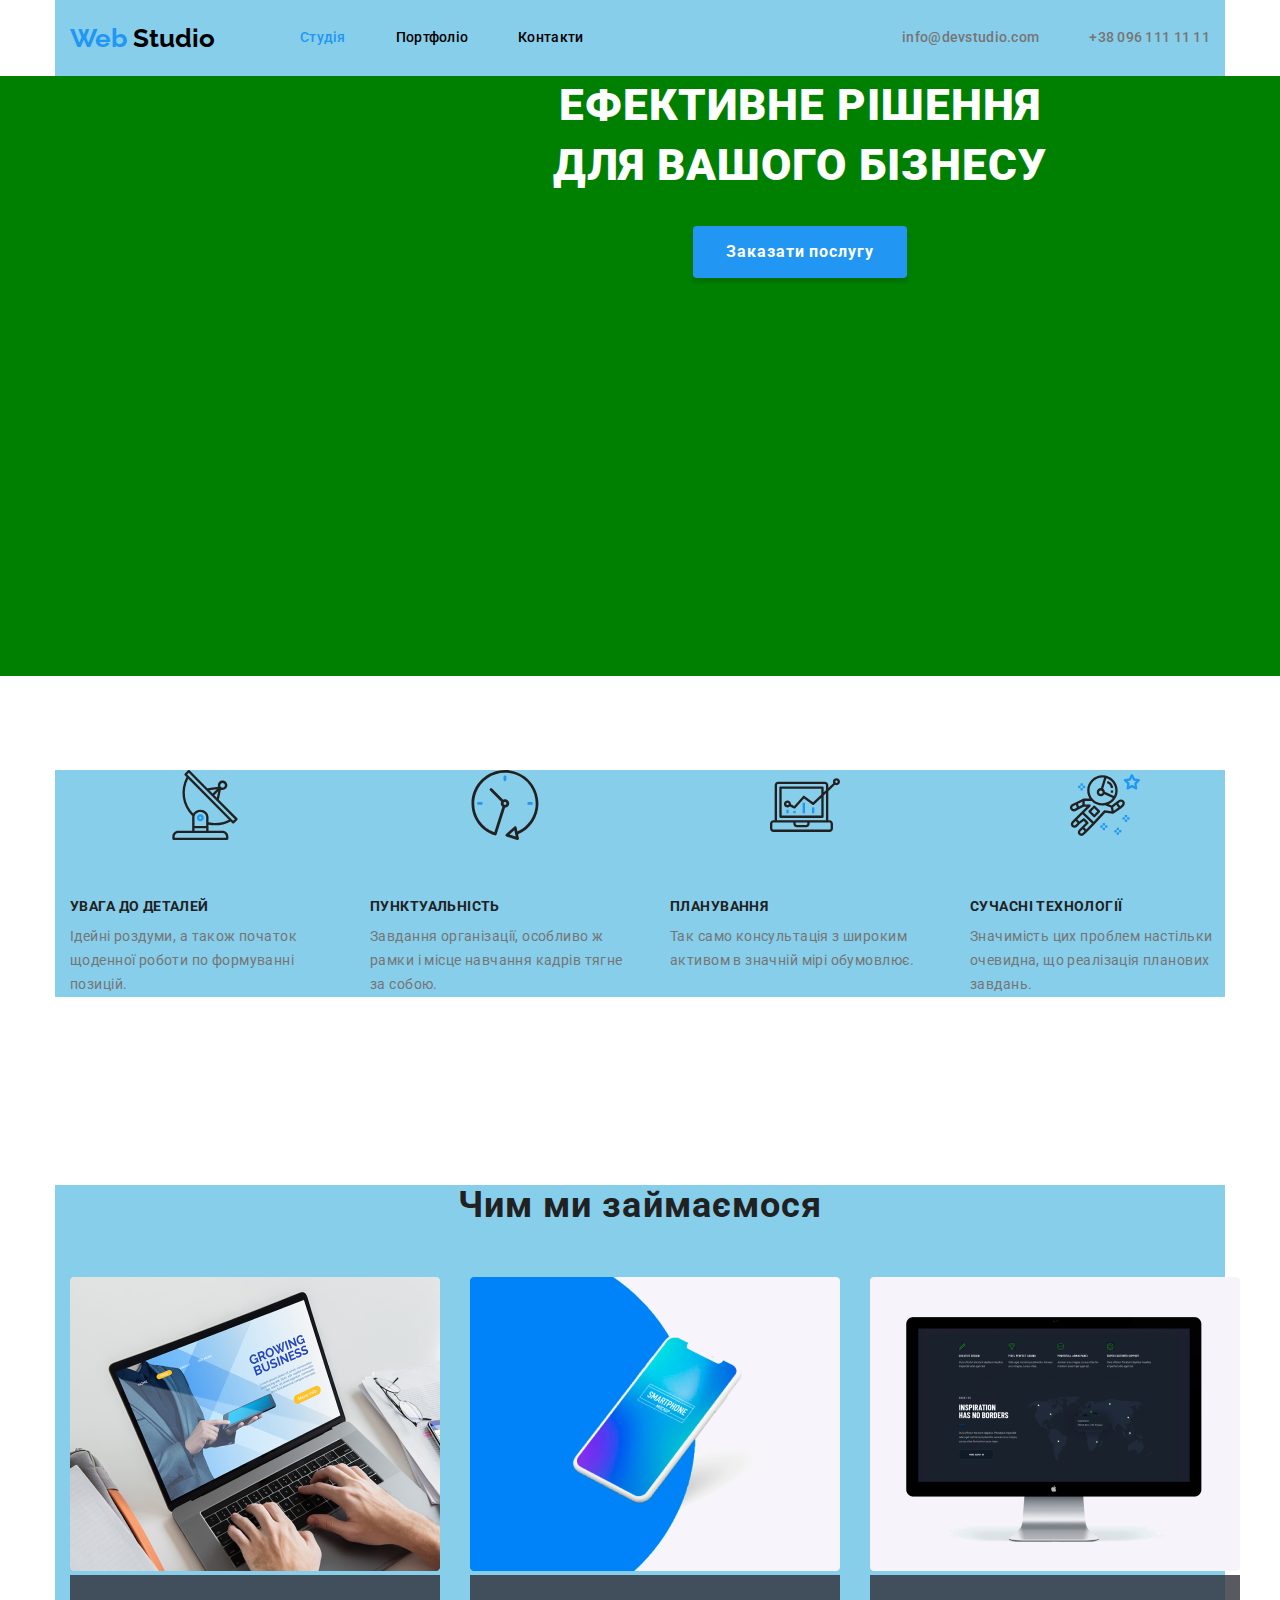
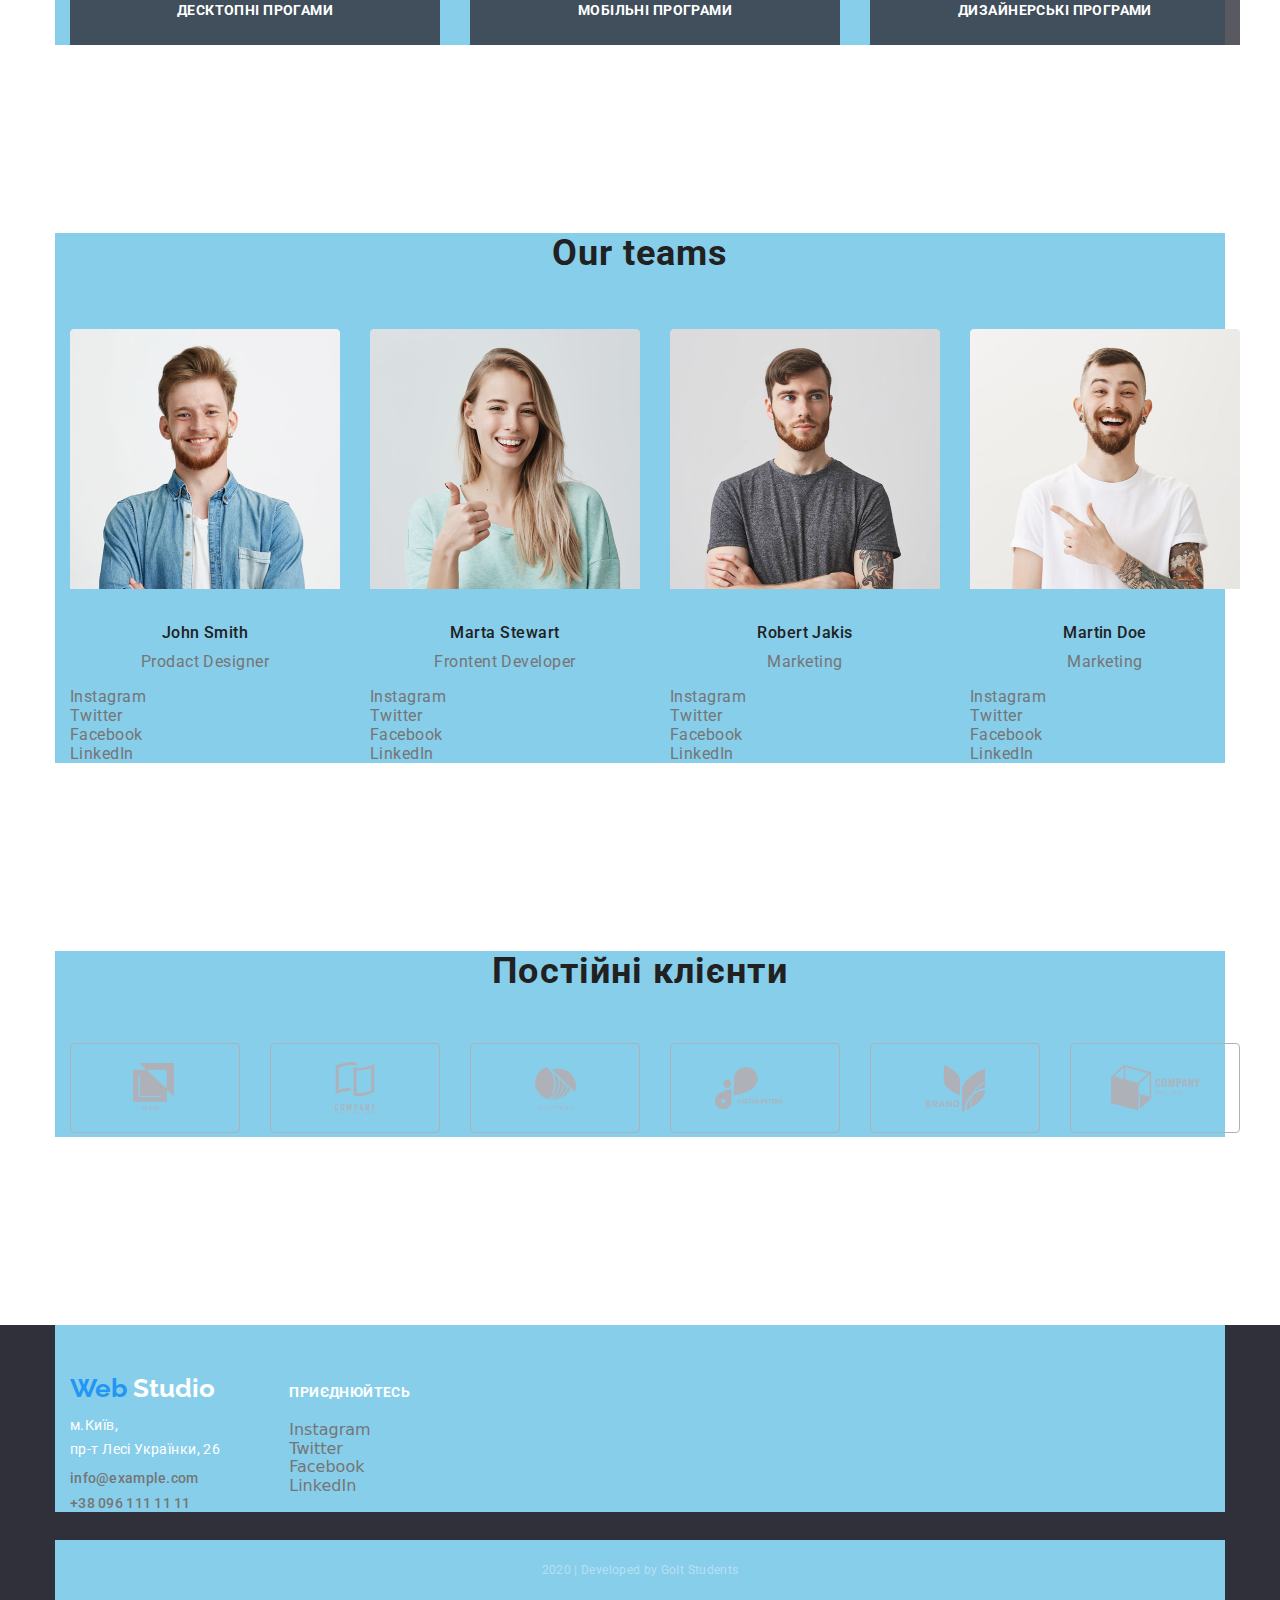
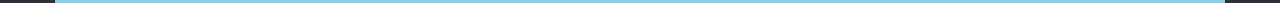
==== index.html @ 3656f95c "change 1" ====
<!DOCTYPE html>
<html lang="ru">

<head>
  <meta charset="UTF-8">
  <meta name="viewport" content="width=device-width, initial-scale=1.0">
  <title>GoIt-Markup-HW-3</title>
  <link rel="stylesheet" href="https://fonts.googleapis.com/css2?family=Raleway:wght@700&family=Roboto:wght@400;500;700;900&display=swap">
  <link rel="stylesheet" href="https://cdnjs.cloudflare.com/ajax/libs/modern-normalize/0.6.0/modern-normalize.min.css">
  <link rel="stylesheet" href="./css/styles.css">
</head>

<body>

  <header class="background-page">
<!---------------------------------- navigation ---------------------------------------->

<div class="container">
    <nav class="flex-nav">

<!------------------------------------- logo ------------------------------------------->
        <a href="./index.html" class="logo">
          <span class="accent"> Web </span>
          <span> Studio </span>
        </a>

<!-- -----------------------------------end logo------------------------------------- -->

<!---------------------------------- main navigation ----------------------------------->
      
        <ul class="ul-style site-nav flex-navigator">
          <li class="flex-link"><a class=" link current" href="index.html"> Студія </a></li>
          <li class="flex-link"><a class=" link" href="portfolio.html"> Портфоліо </a></li>
          <li class="flex-link"><a class=" link" href=""> Контакти </a></li>
        </ul>

<!--------------------------------end main navigation---------------------------------  -->

<!---------------------------- address mail and phone ------------------------------------>
          <address class="for-margin">
            <ul class="ul-style address flex-address">
              <li class="link"><a href="mailto:info@devstudio.com"> 
                info@devstudio.com</a></li>
              <li class="link"><a href="tel:+38096111111">
                +38 096 111 11 11</a></li>
            </ul>
          </address>
<!-------------------------en----d address mail and phone----------------------------  -->
    </nav>
  </div>
<!-----------------------------------------end navigation----------------------------  -->
  </header>
<!---------------------------------------end header------------------------------  -->


<!--main section  -->

<main>
          <!-- banner -->

          <section class="hero banner container">
            <h1 class="title">Ефективне рішення </br> для вашого бізнесу </h1>
            <a href="" class="button"> Заказати послугу</a>
          </section>


          <!--Section how it work  -->

  <section class="section">

   <div class="container it-work"> 
      <h2 class="section-title"> Як це працює </h2>
      <ul class="ul-style flex">
        <li class="list">
          <div class="image"><img  src="./Images/antenna1.svg" alt="antenna1" /></div>
          <h3 class="subtitle"> увага до деталей</h3>
          <p class="how-work">Ідейні роздуми, а також початок щоденної роботи по формуванні позицій.</p>
        </li>
        <li class="list">
          <div class="image"><img  src="./Images/clock1.svg" alt="clock1" /></div>
          <h3 class="subtitle">пунктуальність</h3>
          <p class="how-work">Завдання організації, особливо ж рамки і місце навчання кадрів тягне за собою.</p>
        </li>
        <li class="list">
          <div class="image"><img  src="./Images/diagram1.svg" alt="diagram1" /></div>
          <h3 class="subtitle"> планування </h3>
          <p class="how-work">Так само консультація з широким активом в значній мірі обумовлює.</p>
        </li>
      
        <li class="list">
          <div class="image"><img  src="./Images/astronaut1.svg" alt="astronaut1" /></div>
          <h3 class="subtitle"> сучасні технології</h3>
          <p class="how-work">Значимість цих проблем настільки очевидна, що реалізація планових завдань.</p>
        </li>
      </ul>
   </div>
  </section>






          <!-- Чим ми займаємось -->
  <section  class="section">
    <div class="container container-style">
    <h2 class="section-title second">Чим ми займаємося</h2>
        <ul class="ul-style we-work">
          <li class="list">
            <a href=""><img src="./Images/desktopapp.jpg" alt="desktopapp" width="370" height="294" /></a>
              <h3 class="name-work"> десктопні прогами </h3>
          </li>

            <li class="list">
              <a href=""><img src="./Images/phonesapp.jpg" alt="phonesapp" width="370" height="294" /></a>
                <h3 class="name-work"> мобільні програми</h3>
            </li>

              <li class="list">
                <a href=""><img src="./Images/design.jpg" alt="design" width="370" height="294" /></a>
                  <h3 class="name-work"> дизайнерські програми </h3>
              </li>
        </ul>
        </div>
  </section>
          <!-- Our teams -->
  <section class="our-team" lang="en">


    
  
      
      
    <div class="container container-teams">

     <h2 class="section-title"> Our teams </h2>
      
      
      <ul class="ul-style teams">
         <li class="iteam"><a href=""><img src="./Images/prodactdesigner.jpg" alt="prodactdesigner" width="270" height="260" /></a>
          <h3 class="worker">John Smith</h3>
           <p class="profession">Prodact Designer</p>
        
                        <ul class="ul-style">
                          <li><a href="" class="icons">Instagram</a></li>
                          <li><a href="" class="icons">Twitter</a></li>
                          <li><a href="" class="icons">Facebook</a></li>
                          <li><a href="" class="icons">LinkedIn</a></li>
                        </ul>
        </li>                
      
      <li class="iteam">
        <a href=""><img src="./Images/frontentdeveloper.jpg" alt="frontentdeveloper" width="270" height="260" /></a>
         <h3 class="worker">Marta Stewart</h3>
           <p class="profession">Frontent Developer</p>
             
              
                        <ul class="ul-style">
                          <li><a href="" class="icons">Instagram</a></li>
                          <li><a href="" class="icons">Twitter</a></li>
                          <li><a href="" class="icons">Facebook</a></li>
                          <li><a href="" class="icons">LinkedIn</a></li>
                        </ul>
       </li>
      
    
     <li class="iteam">
        <a href=""><img src="./Images/marketing.jpg" alt="marketing" width="270" height="260" /></a>
           <h3 class="worker">Robert Jakis</h3>
             <p class="profession">Marketing</p>
               
                          <ul class="ul-style">
                            <li><a href="" class="icons">Instagram</a></li>
                            <li><a href="" class="icons">Twitter</a></li>
                            <li><a href="" class="icons">Facebook</a></li>
                            <li><a href="" class="icons">LinkedIn</a></li>
                          </ul>
      </li>


      
     <li class="iteam">
        <a href=""><img src="./Images/uidesigner.jpg" alt="uidesigner" width="270" height="260" /></a>
          <h3 class="worker">Martin Doe</h3>
           <p class="profession">Marketing</p>
             
                            <ul class="ul-style">
                              <li><a href="" class="icons">Instagram</a></li>
                              <li><a href="" class="icons">Twitter</a></li>
                              <li><a href="" class="icons">Facebook</a></li>
                              <li><a href="" class="icons">LinkedIn</a></li>
                            </ul>
                            </li>
      </ul>
   </div>
      
    

  </section>
          <!-- Постійні клієнти -->
  <section class="section">

      <div class="container custumers">

        <h2 class="section-title three">Постійні клієнти</h2>

              <ul class="ul-style clients">
                <li class="list">
                  <a href="" class="regular-custumers"><img src="./Images/logo1.svg" alt="logo" /></a>
                </li>
                <li class="list">
                  <a href="" class="regular-custumers"><img src="./Images/logo2.svg" alt="logo" class="for-hover" /></a>
                </li>
                <li class="list">
                  <a href="" class="regular-custumers"><img src="./Images/logo3.svg" alt="logo" /></a>
                </li>
                <li class="list">
                  <a href="" class="regular-custumers"><img src="./Images/logo4.svg" alt="logo" /></a>
                </li>
                <li class="list">
                  <a href="" class="regular-custumers"><img src="./Images/logo5.svg" alt="logo" /></a>
                </li>
                <li class="list">
                  <a href="" class="regular-custumers"><img src="./Images/logo6.svg" alt="logo" /></a>
                </li>
        </ul>
      </div>
   
  </section>

        </main>
        

          <!-- Підвал -->
       
   <footer class="footer-background">
    <div class="container footer-flex" >
     <!-- logo -->
    
<div class="column one">

      <a href="./index.html" class="logo">
        <span class="accent">Web </span>
        <span class="inverse"> Studio </span>
      </a>
      
      <!--Адреси  -->
      <address>
        <ul class=" ul-style address-footer">
          <li class="list address"><span class="address-street"> м.Київ,<br /> пр-т Лесі Українки, 26 </span> </li>
          <li class="list link"><a href="mailto:info@example.com"> info@example.com</a></li>
          <li class="list link"><a href="tel:+38096111111">+38 096 111 11 11</a></li>
        </ul>
      </address>

</div>

 
       <!-- Долучись до нас в соцмережу -->

       <div class="column two">

          <p class="join">Приєднюйтесь</p>
          
          <ul class="ul-style footer-links">
            <li class="list"><a href="" class="icons">Instagram</a></li>
            <li class="list"><a href="" class="icons">Twitter</a></li>
            <li class="list"><a href="" class="icons">Facebook</a></li>
            <li class="list"><a href="" class="icons">LinkedIn</a></li>
          </ul>

       </div>
</div>
          <div class="container end">
              <p class="end">2020 | Developed by GoIt Students</p>
          </div>

</footer>
</body>

</html>
---- css/styles.css ----
html {
  box-sizing: border-box;
}

*,
*::before,
*::after {
  box-sizing: inherit;
}

:root {
  --primary-text-color:#212121;
  --title-text-color: #000000;
  --accent-color: #2196F3;
  --secondary-color:#757575;
  --primary-white-color:#FFFFFF;
  --font-text: 'Roboto', sans-serif;
  --font-logo: 'Raleway',sans-serif;
}

/* відключає стилі UL */
.ul-style{
  list-style: none;
  margin: 0px;
  padding: 0px;
}
/* --------------------- */

h1,h2,h3,h4,h5,h6,p{
margin:0px;  
}


.background-page{
  background:#ffffff;
}

.footer-background{
  background: #2F303A;
  max-width:1600px ;
  margin-right: auto;
  margin-left: auto;
}

/* div/ container */

.container {
width: 1170px;
margin-right: auto;
margin-left: auto;
padding-right: 15px;
padding-left: 15px;

background:skyblue;
}
/* ------end / container */


/* logo */

.logo {
  text-decoration:none ;
  color:var(--title-text-color);
  text-decoration:none;
  font-family:var(--font-logo);
  font-size: 26px;
  font-weight: bold;
  line-height: 1.19;
  font-style: normal ;
}

.logo .accent{
  color:var(--accent-color);
}

.logo .inverse{
  color:var(--primary-white-color);
}

/* ------------------end logo------------------ */


/* site-nav */
/* -----start   main navigation------------------------ */

.site-nav .link.current{
  color:var(--accent-color);
}

.site-nav .link{
  display: block;
  padding-top: 30px;
  padding-bottom: 30px;

  color:var(--main-color);

  font-family:var(--font-text);
  font-size: 14px;
  font-weight: 500;
  line-height: 1.14;
  letter-spacing: 0.02em;
  text-decoration: none;
 
}

.site-nav .link:hover,
.site-nav .link:focus {
  color:var(--accent-color);
}

/* site-nav flex-navigator */
.flex-navigator{
  display: flex;
  margin-left: 85px;
}


/* margin-right: 50px; */
/* перший варіант */
/* .flex-link:last-child{
  margin-right:0px;
} */


/* другий варіант відступу */
/* .flex-navigator .flex-link:not(:last-child) {
  margin-right: 50px;
} */

/* thirth variant old school*/
.flex-navigator .flex-link + .flex-link{
  margin-left: 50px;
}
/* -----end main navigation------------------------ */


/* address header */
/* -------start address----- */
.flex-nav{
  display: flex;
  align-items: center;
}

.address a {
  display: block;
  padding-top: 30px;
  padding-bottom: 30px;

  color:var(--secondary-color);
  
  font-family:var(--font-text);
  font-style: normal;
  font-weight: 500;
  font-size: 14px;
  line-height: 1.14;
  letter-spacing: 0.02em;
  text-decoration: none;
}

.address a:hover,
.address a:focus {
 color:var(--accent-color);
}

.for-margin{
  display: flex;
  margin-left: auto;
}

.flex-address{
  display: flex;
}

.flex-address .link + .link{
  margin-left: 50px;
}
/* ------finish address------------- */


/* main section */
/* banner */

.banner{
  background: green;
  width: 1600px;
  height: 600px;
  margin-bottom: 94px;

}

.hero{
  text-align: center;
  font-family:var(--font-text);
  letter-spacing: 0.06em;
  font-style: normal;
  color:var(--primary-white-color);
}


.hero .title { 
  font-weight: 900;
  font-size: 44px;
  line-height: 1.36 ;
  text-transform: uppercase;

    
}


.hero .button {
  display: inline-block;
  padding: 10px 32px;
  margin-top: 30px;
  border: 1px solid transparent;
  min-width: 200px;
  color:var(--primary-white-color);
  background: var(--accent-color);
  font-weight: 700;
  font-size: 16px;
  line-height: 1.87;
  text-decoration: none;
  border-radius: 4px;
  box-shadow: 0px 4px 4px rgba(0, 0, 0, 0.15);
 }


.hero .button:hover,
.hero .button:focus{
  background:rgba(21,96,23, 0.15);
  color: brown;
}

/* section how it work */

/* Стилі для H2*/

.it-work .section-title{
  display: none;
}

.section-title {
  font-family: Roboto;
  font-style: normal;
  font-weight: 700;
  font-size: 36px;
  line-height: 1.16;
  text-align: center;
  letter-spacing: 0.03em; 
  color: var(--primary-text-color)
}
/* --------------------- */


.image {
  text-align: center;
  margin-bottom: 55px;
}
 /* background: #F5F4FA;
  border: 1px solid transparent;
  border-radius: 4px;
  margin-bottom: 30px; */

.subtitle{
  font-family: Roboto;
  font-style: normal;
  font-weight: 700;
  font-size: 14px;
  line-height: 1.14;
  letter-spacing: 0.03em;
  text-transform: uppercase;
  color: var(--primary-text-color);
  margin-bottom: 10px;
}


.how-work{
  font-family: Roboto;
  font-style: normal;
  font-weight: 400;
  font-size: 14px;
  line-height: 1.71;
  letter-spacing: 0.03em;
  color: var(--secondary-color);
  margin: 0px;
  width: 270px;
}

.it-work {
  margin-bottom: 188px;
}

.it-work .flex{
  display: flex;
}

.flex .list{
  margin-right: 30px;
  width: 270px;
}

.list:last-child{
  margin-right: 0px;
}

/* ----------------------------- */

/* Чим ми займаємось */
.container-style{
  margin-bottom:188px ;
}

.we-work{
  display: flex;
}

.section-title.second{
  margin-bottom: 50px;
}

.we-work .list{
  width: 370px;
 
  margin-right: 30px;
} 

.we-work .list:last-child{
  margin-right: 0px;
}

.name-work{
  padding: 27px 82px;
  background: rgba(47, 48, 58, 0.8);
  text-align: center;
  font-family: Roboto;
  font-style: normal;
  font-weight: 700;
  font-size: 14px;
  line-height: 1.15;
  letter-spacing: 0.03em;
  text-transform: uppercase;
  color: var(--primary-white-color);;
  }
/* -------------------------------- */

/* Наша команда */
.our-team {
 font-family: Roboto;
  font-style: normal;
  letter-spacing: 0.03em;
  font-size: 16px;
  line-height: 1.19;
  
}

.worker {
  margin-top: 30px;
  font-weight: 500;
  font-size: 16px;
  color: var(--primary-text-color);
  text-align: center;
}

.profession {
  margin-top: 10px;
  margin-bottom: 16px;
  font-weight: 400;
  color: var(--secondary-color);
  text-align: center;
}

.icons{
  text-decoration: none;
  color: var(--secondary-color);
}

.icons:hover,
.icons:focus{
  color: var(--accent-color)
}

.container-teams{
margin-bottom: 188px;
}

.container-teams h2{
  margin-bottom: 54px;
}

.teams{
  width: 270px;
  display: flex;
}

.teams .iteam{
  margin-right: 30px;
}

.teams .iteam:last-child{
  margin-right: 0px;
}
/* ----------------------- */


/* постійні клієнти */


/* .regular-custumers{
  display: inline-block;  
  background: #FFFFFF;
} */

.regular-custumers:hover,
.regular-custumers:focus{
  color: var(--accent-color);
}

.section-title.three{
  margin-bottom: 50px;
}

.container.custumers {
margin-bottom: 188px;  
}


.clients{
  display: flex;

}

.clients .list{
  margin-right: 30px;
}

.clients .list:last-child{
  margin-right: 0;
}

/* -------------------------- */

/* footer */
.address-footer .address{
  margin-right: 0px;
}

.address-street{
  font-family: Roboto;
  font-style: normal;
  font-weight: 400;
  font-size: 14px;
  line-height: 1.71 ;
  letter-spacing: 0.03em;
  color: var(--primary-white-color);
}

.address-footer a {
  display: block;
  margin-top: 9px;
  color:var(--secondary-color);
  
  font-family:var(--font-text);
  font-style: normal;
  font-weight: 500;
  font-size: 14px;
  line-height: 1.14;
  letter-spacing: 0.02em;
  text-decoration: none;
}

.address-footer a:hover,
.address-footer a:focus {
 color:var(--accent-color);
}
/* ----------------------------------- */

/* Join */
.join{
  display: block;
  padding-top: 56px;
  margin-bottom: 21px;
  font-family: Roboto;
  font-style: normal;
  font-weight: 700;
  font-size: 14px;
  line-height: 16px;
  letter-spacing: 0.03em;
  text-transform: uppercase;
  color: #FFFFFF;
  
}
/* ------------------------------------- */
/* end */

.container .end{
  margin-right: auto;
  margin-left: auto;
  
  padding-top:  18px;
  padding-bottom: 21px;

}

.end {
  font-family: Roboto;
  font-style: normal;
  font-weight: normal;
  font-size: 12px;
  line-height: 2;
  text-align: center;
  letter-spacing: 0.03em;
  color: rgba(255, 255, 255, 0.4);
  
}
/* ---------------------end index.html */
.flex-nav.portfolio{
  margin-bottom: 93px;
}

.footer-flex{
  display:flex;
  align-items: baseline;
  margin-bottom: 28px;
}

.footer-flex .column{
  flex-direction: column;
}

.column.one{
  display: block;
  margin-top: 48px;
}

.column.one .address-footer{
  margin-top: 10px;
}
.column.one .list{
  margin-bottom: 9px;
}

.column.one .list:last-child{
  margin-bottom: 0px;
}




.column.two{
  margin-left: 69px;
}




/* start portfolio.html */
/* portfolio */
.button-radio{
  background: #f5f4fa;
  color: var(--primary-text-color);
  font-family: Roboto;
  font-style: normal;
  font-weight: 500;
  font-size: 16px;
  line-height: 1.62;
  letter-spacing: 0.03em;
  text-decoration: none;
}

.flex-button .list{
  margin-right: 8px;
}

.flex-button .list:last-child{
  margin-right: 0px;
}

.button-radio:hover,
.button-radio:focus{
  color: var(--accent-color);
}

 .name-post{
  font-family: Roboto;
  font-style: normal;
  font-weight: 700;
  font-size: 18px;
  line-height: 2;
  letter-spacing: 0.06em;
  color: var(--primary-text-color);
 }

 .post-about{
  font-family: Roboto;
  font-style: normal;
  font-weight: 400;
  font-size: 16px;
  line-height: 1.87;
  letter-spacing: 0.03em;
  color: var(--secondary-color);
 }

 /* .kryak{
  background: rgba(33, 150, 243, 0.9);;
  font-family: Roboto;
  font-style: normal;
  font-weight: 400;
  font-size: 18px;
  line-height: 1.56;
  letter-spacing: 0.03em;
  color: #FFFFFF;
 } */

/* -------------***flex***------------- */

/* -----footer portfolio---- */
/* ---of h1 portfolio */
.off{
  display: none;
}

/* ----first section portfolio */
.container.bottons{
  margin-bottom: 50px ;
}

.flex-button{
  display: flex;
  justify-content: center;
}


/* -----two section portfolio   */
.container.two-section{
  margin-bottom: 94px;

}

.flex-style{
  display: flex;
  flex-wrap: wrap;
}

/* -----calc((100%-(30*(n-1)))/n)*/

.flex-style .list{
  width:calc((100% - 60px)/3);
  margin-top: 30px;
  margin-right: 30px;
  
}

.flex-style .list:nth-child(3n){
  margin-right: 0px;
}

.flex-style .list:nth-last-child(-n + 3){
  margin-bottom: 0;
}

.flex-style .list:nth-child(-n + 3){
  margin-top: 0px;
}
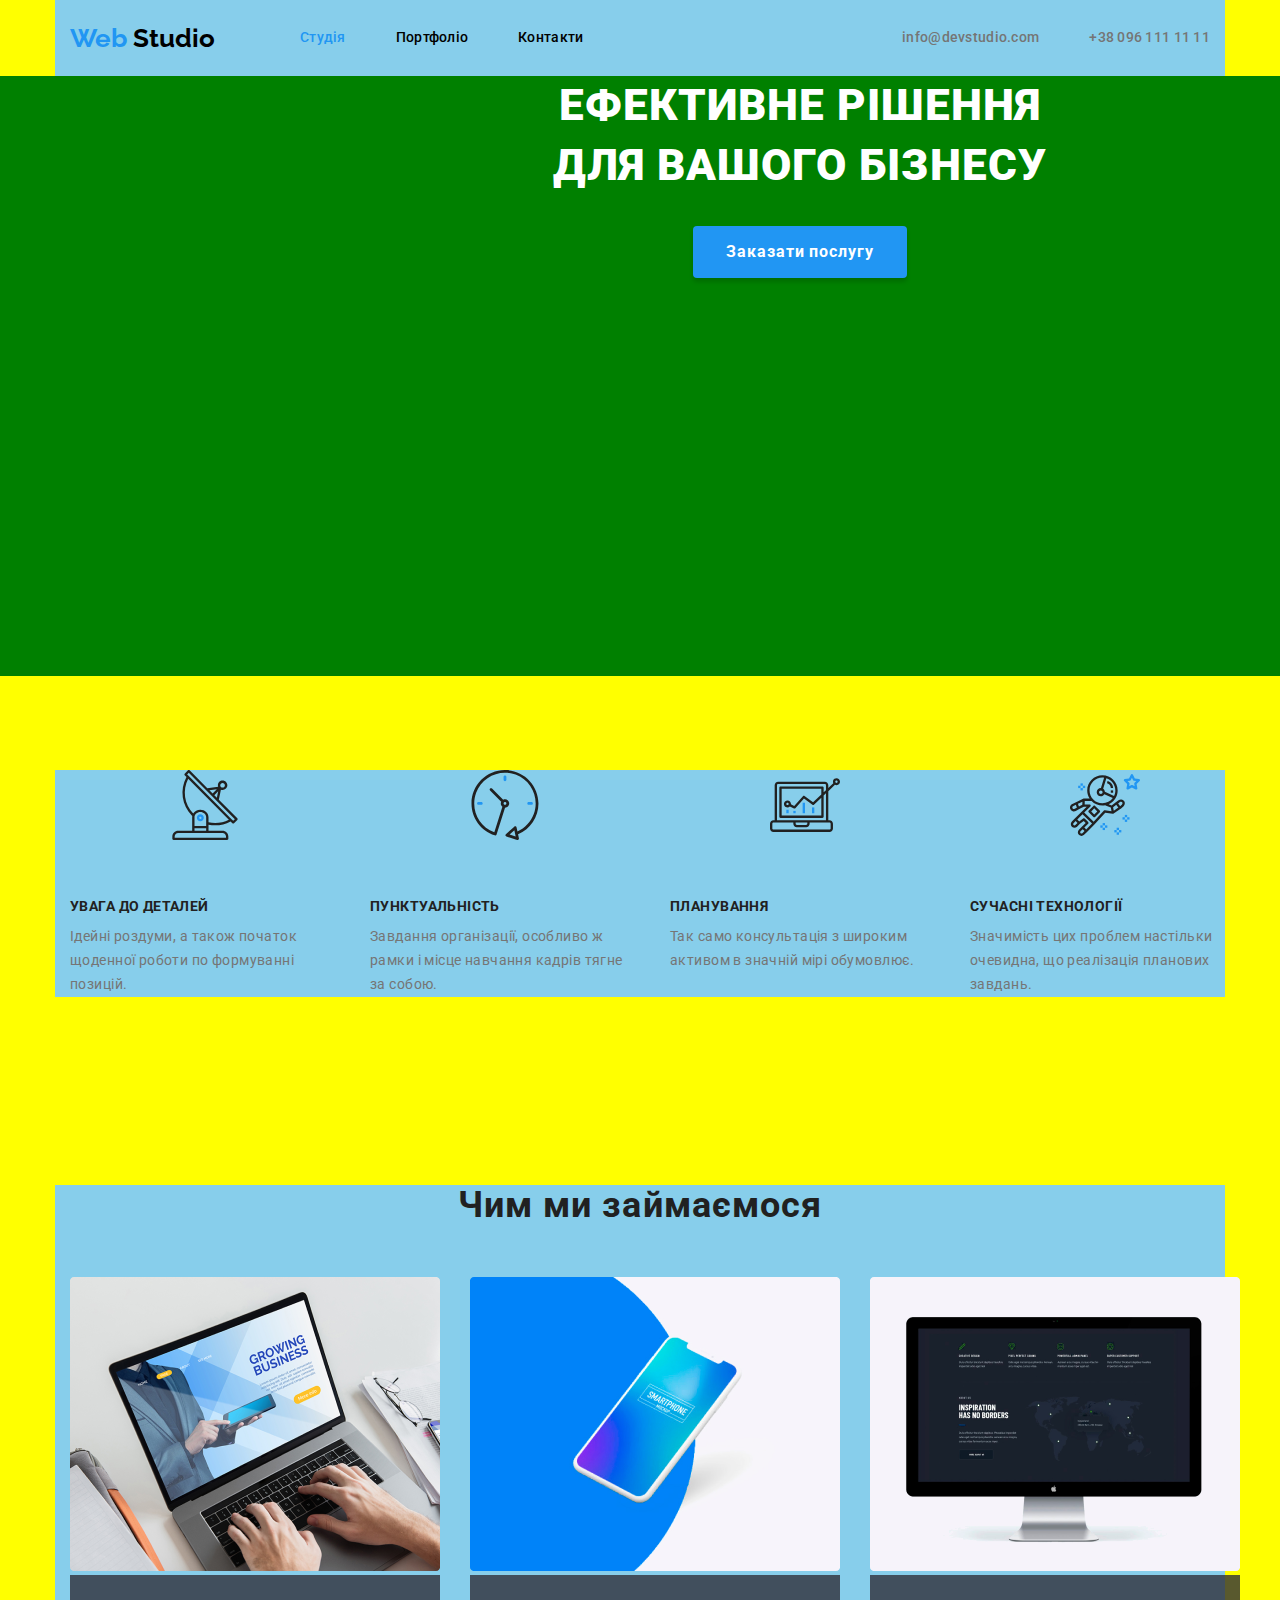
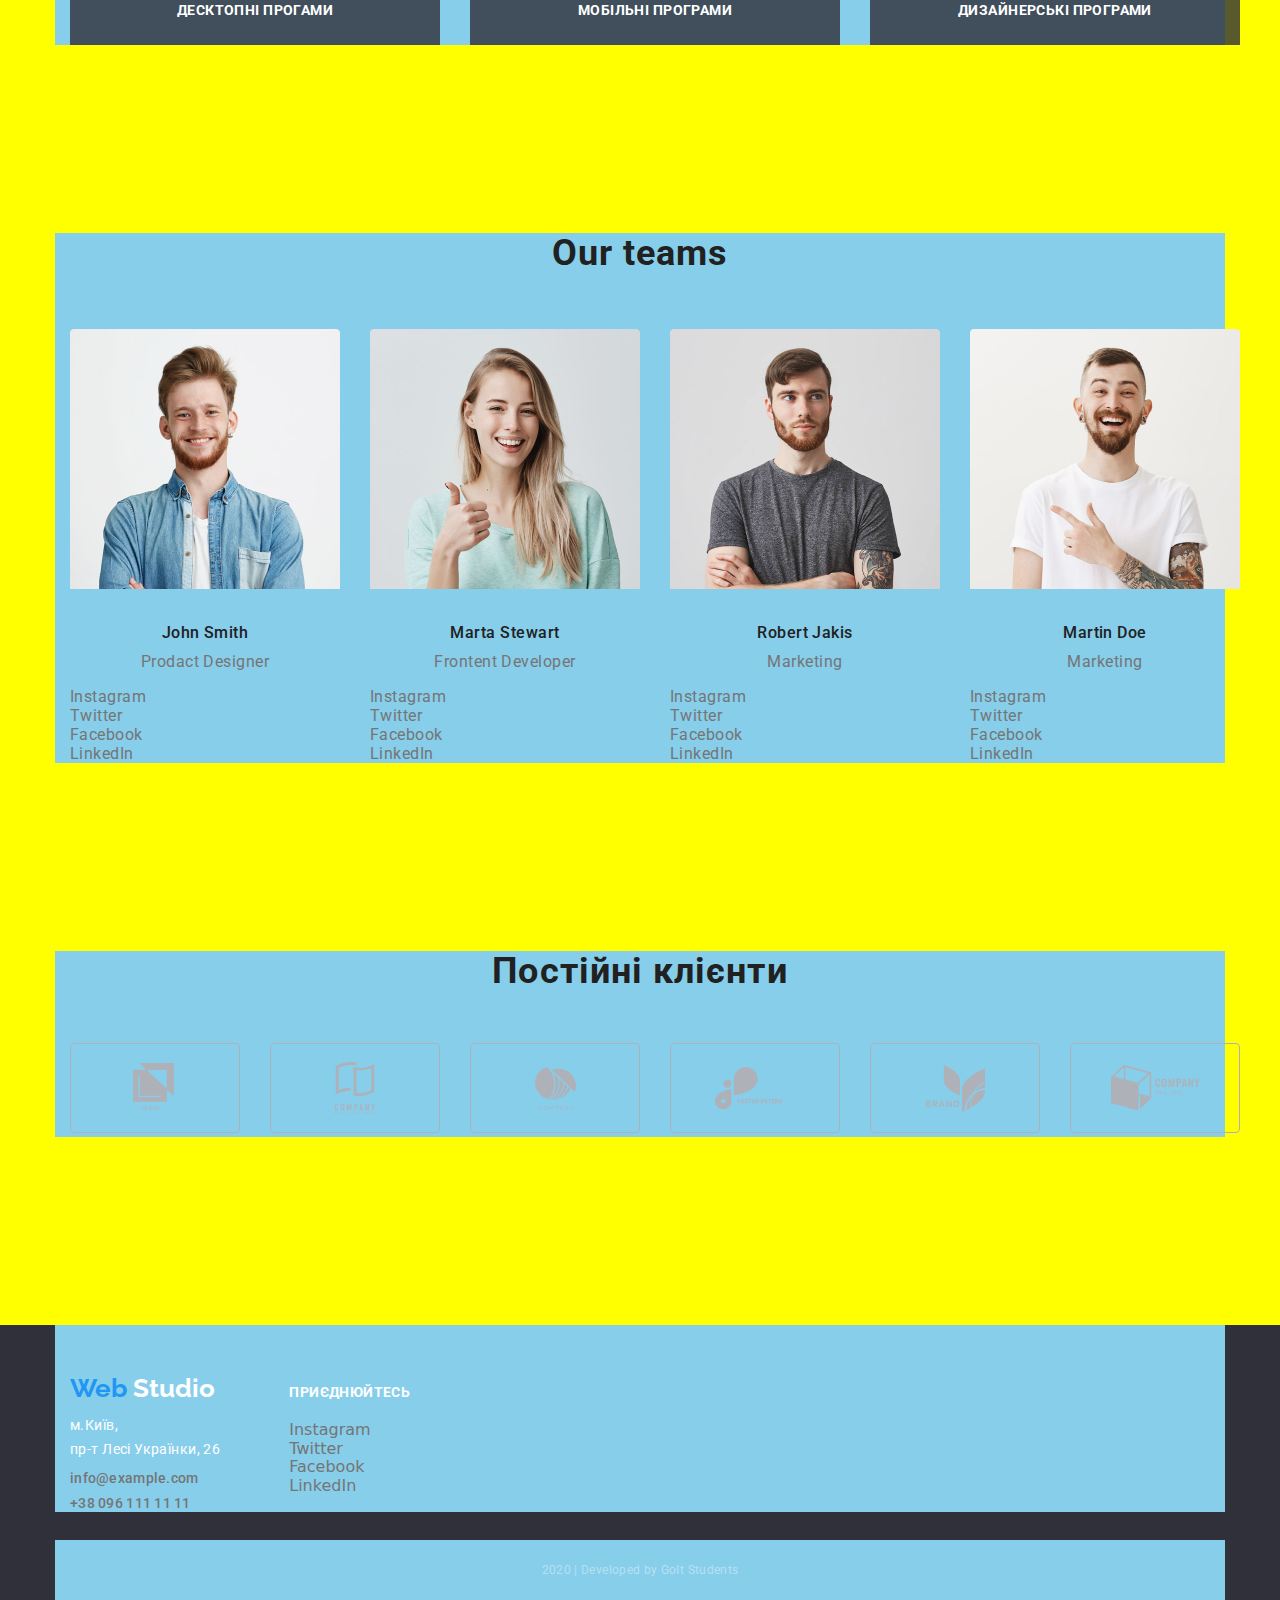
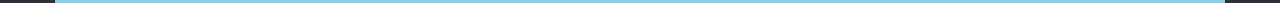
==== commit 188ffcb0: "chenge 2" ====
--- a/index.html
+++ b/index.html
@@ -12,33 +12,30 @@
 
 <body>
 
-  <header class="background-page">
-<!---------------------------------- navigation ---------------------------------------->
-
-<div class="container">
-    <nav class="flex-nav">
+  <header>
+<!----------------------------navigation container---------------------------------------->
+        <div class="container">
+            <nav class="flex-nav">
 
 <!------------------------------------- logo ------------------------------------------->
         <a href="./index.html" class="logo">
           <span class="accent"> Web </span>
           <span> Studio </span>
         </a>
-
 <!-- -----------------------------------end logo------------------------------------- -->
 
 <!---------------------------------- main navigation ----------------------------------->
-      
-        <ul class="ul-style site-nav flex-navigator">
-          <li class="flex-link"><a class=" link current" href="index.html"> Студія </a></li>
-          <li class="flex-link"><a class=" link" href="portfolio.html"> Портфоліо </a></li>
-          <li class="flex-link"><a class=" link" href=""> Контакти </a></li>
+        <ul class="list-style site-nav">
+          <li class=" flex-link "> <a class=" link current" href="index.html"> Студія </a></li>
+          <li class=" flex-link "> <a class=" link" href="portfolio.html"> Портфоліо </a></li>
+          <li class=" flex-link "> <a class=" link" href=""> Контакти </a></li>
         </ul>
 
 <!--------------------------------end main navigation---------------------------------  -->
 
 <!---------------------------- address mail and phone ------------------------------------>
           <address class="for-margin">
-            <ul class="ul-style address flex-address">
+            <ul class="list-style address">
               <li class="link"><a href="mailto:info@devstudio.com"> 
                 info@devstudio.com</a></li>
               <li class="link"><a href="tel:+38096111111">
@@ -70,7 +67,7 @@
 
    <div class="container it-work"> 
       <h2 class="section-title"> Як це працює </h2>
-      <ul class="ul-style flex">
+      <ul class="list-style flex">
         <li class="list">
           <div class="image"><img  src="./Images/antenna1.svg" alt="antenna1" /></div>
           <h3 class="subtitle"> увага до деталей</h3>
@@ -105,7 +102,7 @@
   <section  class="section">
     <div class="container container-style">
     <h2 class="section-title second">Чим ми займаємося</h2>
-        <ul class="ul-style we-work">
+        <ul class="list-style we-work">
           <li class="list">
             <a href=""><img src="./Images/desktopapp.jpg" alt="desktopapp" width="370" height="294" /></a>
               <h3 class="name-work"> десктопні прогами </h3>
@@ -136,12 +133,12 @@
      <h2 class="section-title"> Our teams </h2>
       
       
-      <ul class="ul-style teams">
+      <ul class="list-style teams">
          <li class="iteam"><a href=""><img src="./Images/prodactdesigner.jpg" alt="prodactdesigner" width="270" height="260" /></a>
           <h3 class="worker">John Smith</h3>
            <p class="profession">Prodact Designer</p>
         
-                        <ul class="ul-style">
+                        <ul class="list-style">
                           <li><a href="" class="icons">Instagram</a></li>
                           <li><a href="" class="icons">Twitter</a></li>
                           <li><a href="" class="icons">Facebook</a></li>
@@ -155,7 +152,7 @@
            <p class="profession">Frontent Developer</p>
              
               
-                        <ul class="ul-style">
+                        <ul class="list-style">
                           <li><a href="" class="icons">Instagram</a></li>
                           <li><a href="" class="icons">Twitter</a></li>
                           <li><a href="" class="icons">Facebook</a></li>
@@ -169,7 +166,7 @@
            <h3 class="worker">Robert Jakis</h3>
              <p class="profession">Marketing</p>
                
-                          <ul class="ul-style">
+                          <ul class="list-style">
                             <li><a href="" class="icons">Instagram</a></li>
                             <li><a href="" class="icons">Twitter</a></li>
                             <li><a href="" class="icons">Facebook</a></li>
@@ -184,7 +181,7 @@
           <h3 class="worker">Martin Doe</h3>
            <p class="profession">Marketing</p>
              
-                            <ul class="ul-style">
+                            <ul class="list-style">
                               <li><a href="" class="icons">Instagram</a></li>
                               <li><a href="" class="icons">Twitter</a></li>
                               <li><a href="" class="icons">Facebook</a></li>
@@ -204,7 +201,7 @@
 
         <h2 class="section-title three">Постійні клієнти</h2>
 
-              <ul class="ul-style clients">
+              <ul class="list-style clients">
                 <li class="list">
                   <a href="" class="regular-custumers"><img src="./Images/logo1.svg" alt="logo" /></a>
                 </li>
@@ -239,14 +236,14 @@
     
 <div class="column one">
 
-      <a href="./index.html" class="logo">
-        <span class="accent">Web </span>
-        <span class="inverse"> Studio </span>
-      </a>
-      
+    <a href="./index.html" class="logo">
+      <span class="accent">Web </span>
+      <span class="inverse"> Studio </span>
+    </a>
+     
       <!--Адреси  -->
       <address>
-        <ul class=" ul-style address-footer">
+        <ul class=" list-style address-footer">
           <li class="list address"><span class="address-street"> м.Київ,<br /> пр-т Лесі Українки, 26 </span> </li>
           <li class="list link"><a href="mailto:info@example.com"> info@example.com</a></li>
           <li class="list link"><a href="tel:+38096111111">+38 096 111 11 11</a></li>
@@ -262,7 +259,7 @@
 
           <p class="join">Приєднюйтесь</p>
           
-          <ul class="ul-style footer-links">
+          <ul class="list-style footer-links">
             <li class="list"><a href="" class="icons">Instagram</a></li>
             <li class="list"><a href="" class="icons">Twitter</a></li>
             <li class="list"><a href="" class="icons">Facebook</a></li>
--- a/css/styles.css
+++ b/css/styles.css
@@ -1,4 +1,4 @@
-html {
+/* html {
   box-sizing: border-box;
 }
 
@@ -6,8 +6,10 @@
 *::before,
 *::after {
   box-sizing: inherit;
-}
-
+} */
+/* ----працює через нормалайз--- */
+
+/* ----присвоєння змінних--- */
 :root {
   --primary-text-color:#212121;
   --title-text-color: #000000;
@@ -18,22 +20,24 @@
   --font-logo: 'Raleway',sans-serif;
 }
 
-/* відключає стилі UL */
-.ul-style{
+body{
+  background: yellow;
+}
+
+/* Змінна стилів в list */
+.list-style{
   list-style: none;
   margin: 0px;
   padding: 0px;
 }
 /* --------------------- */
 
+/* відключення відступів  */
 h1,h2,h3,h4,h5,h6,p{
-margin:0px;  
-}
-
-
-.background-page{
-  background:#ffffff;
-}
+  margin:0px;  
+}
+/* --------------- */
+
 
 .footer-background{
   background: #2F303A;
@@ -45,19 +49,20 @@
 /* div/ container */
 
 .container {
-width: 1170px;
-margin-right: auto;
-margin-left: auto;
-padding-right: 15px;
-padding-left: 15px;
-
-background:skyblue;
+  width: 1170px;
+  margin-right: auto;
+  margin-left: auto;
+  padding-right: 15px;
+  padding-left: 15px;
+
+  background:skyblue;
 }
 /* ------end / container */
 
 
-/* logo */
-
+/* ----------------------site-navigator-------------------- */
+
+/* --------------logo--------- */
 .logo {
   text-decoration:none ;
   color:var(--title-text-color);
@@ -80,9 +85,8 @@
 /* ------------------end logo------------------ */
 
 
-/* site-nav */
+
 /* -----start   main navigation------------------------ */
-
 .site-nav .link.current{
   color:var(--accent-color);
 }
@@ -100,20 +104,31 @@
   line-height: 1.14;
   letter-spacing: 0.02em;
   text-decoration: none;
- 
-}
+ }
 
 .site-nav .link:hover,
 .site-nav .link:focus {
   color:var(--accent-color);
 }
 
-/* site-nav flex-navigator */
-.flex-navigator{
+/* ---- навігатор-флекс */
+.flex-nav{
+  display: flex;
+  align-items: center;
+}
+
+/* -------------------- */
+
+.site-nav{
   display: flex;
   margin-left: 85px;
 }
 
+.site-nav .flex-link + .flex-link{
+  margin-left: 50px;
+}
+
+/* ------end main navigator----- */
 
 /* margin-right: 50px; */
 /* перший варіант */
@@ -128,18 +143,13 @@
 } */
 
 /* thirth variant old school*/
-.flex-navigator .flex-link + .flex-link{
-  margin-left: 50px;
-}
+
 /* -----end main navigation------------------------ */
 
 
 /* address header */
 /* -------start address----- */
-.flex-nav{
-  display: flex;
-  align-items: center;
-}
+
 
 .address a {
   display: block;
@@ -163,15 +173,14 @@
 }
 
 .for-margin{
-  display: flex;
   margin-left: auto;
 }
 
-.flex-address{
-  display: flex;
-}
-
-.flex-address .link + .link{
+.address{
+  display: flex;
+}
+
+.address .link + .link{
   margin-left: 50px;
 }
 /* ------finish address------------- */
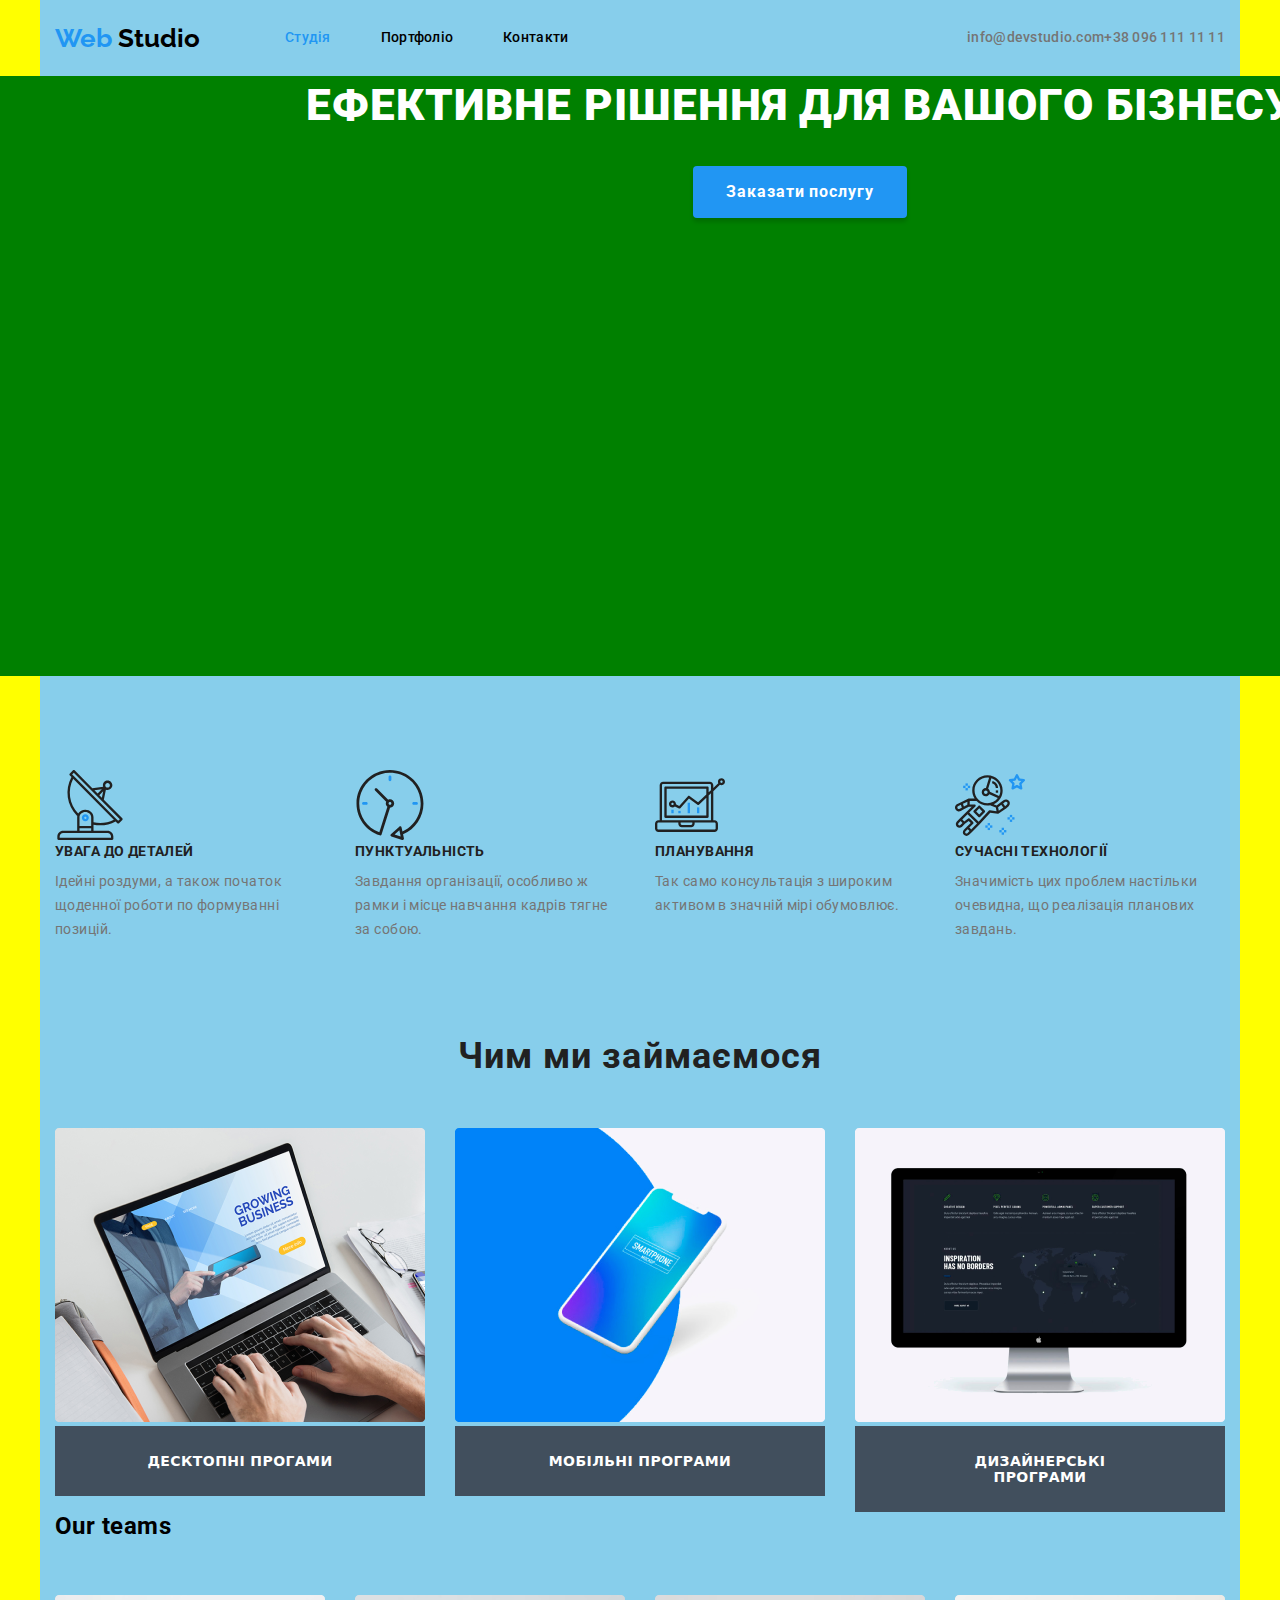
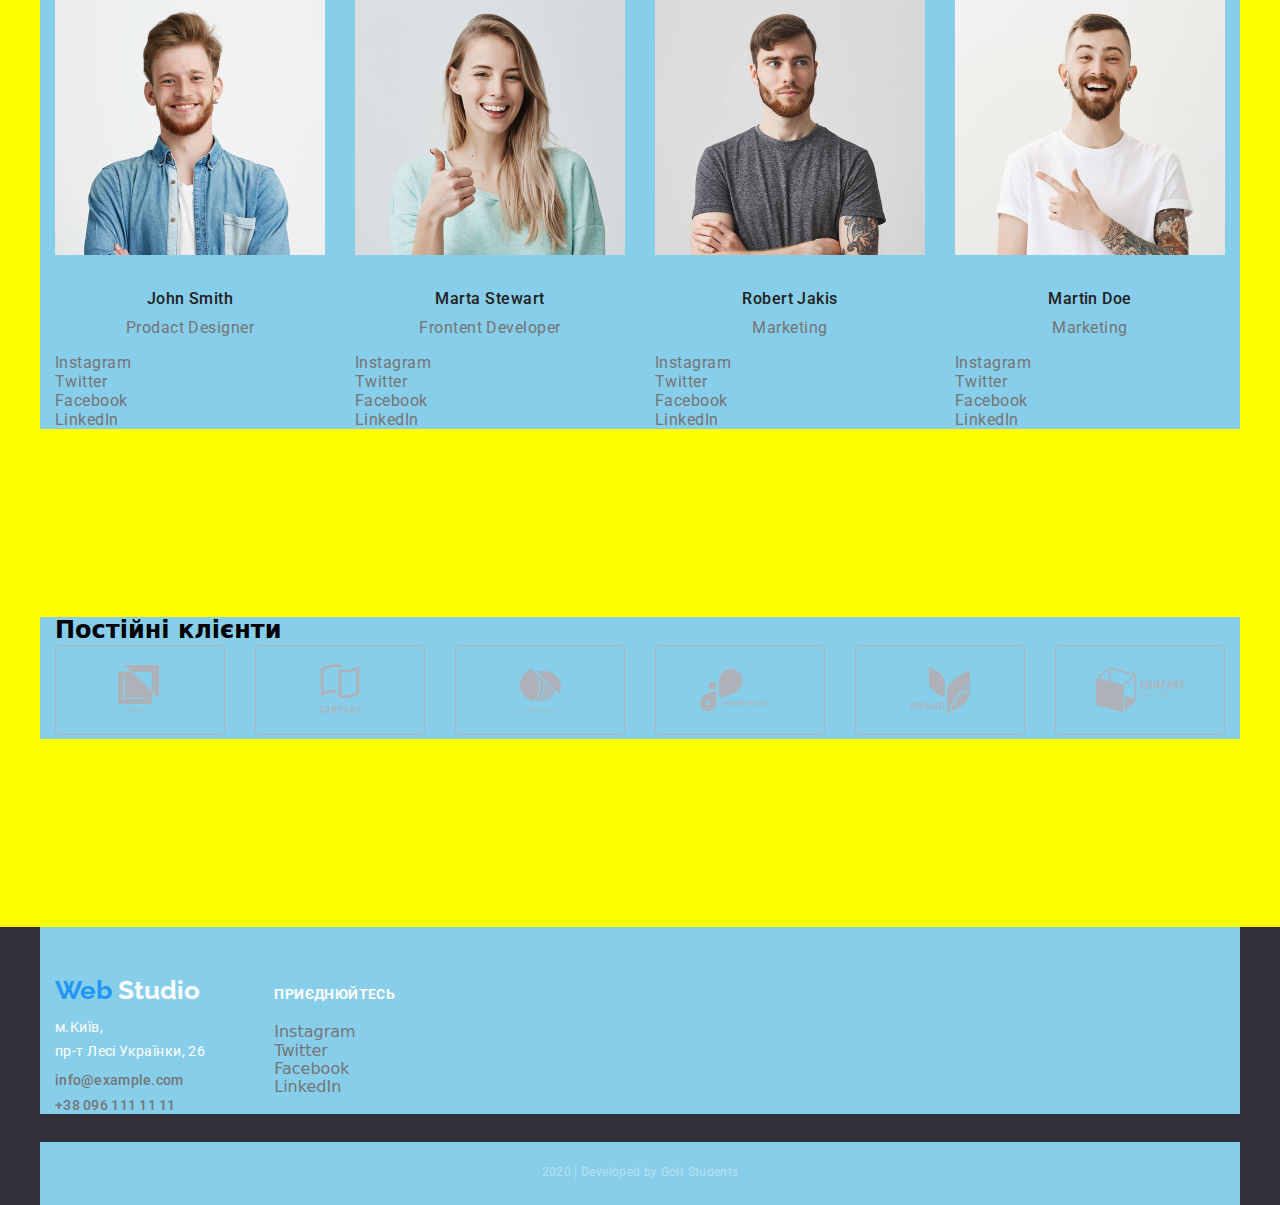
==== commit c13bf5ad: "chanfe3" ====
--- a/index.html
+++ b/index.html
@@ -14,37 +14,37 @@
 
   <header>
 <!----------------------------navigation container---------------------------------------->
-        <div class="container">
-            <nav class="flex-nav">
-
-<!------------------------------------- logo ------------------------------------------->
+    <div class="container">
+      <nav class="flex-nav">
+
+  <!------------------------------------- logo ------------------------------------------->
         <a href="./index.html" class="logo">
           <span class="accent"> Web </span>
           <span> Studio </span>
         </a>
-<!-- -----------------------------------end logo------------------------------------- -->
-
-<!---------------------------------- main navigation ----------------------------------->
+  <!-- -----------------------------------end logo------------------------------------- -->
+
+  <!---------------------------------- main navigation ----------------------------------->
         <ul class="list-style site-nav">
           <li class=" flex-link "> <a class=" link current" href="index.html"> Студія </a></li>
           <li class=" flex-link "> <a class=" link" href="portfolio.html"> Портфоліо </a></li>
           <li class=" flex-link "> <a class=" link" href=""> Контакти </a></li>
         </ul>
 
-<!--------------------------------end main navigation---------------------------------  -->
-
-<!---------------------------- address mail and phone ------------------------------------>
-          <address class="for-margin">
-            <ul class="list-style address">
-              <li class="link"><a href="mailto:info@devstudio.com"> 
-                info@devstudio.com</a></li>
-              <li class="link"><a href="tel:+38096111111">
-                +38 096 111 11 11</a></li>
-            </ul>
-          </address>
-<!-------------------------en----d address mail and phone----------------------------  -->
-    </nav>
-  </div>
+  <!--------------------------------end main navigation---------------------------------  -->
+
+  <!---------------------------- address mail and phone ------------------------------------>
+        <address class="for-margin">
+          <ul class="list-style address">
+            <li><a href="mailto:info@devstudio.com"> 
+              info@devstudio.com</a></li>
+            <li><a href="tel:+38096111111">
+              +38 096 111 11 11</a></li>
+          </ul>
+        </address>
+  <!-------------------------end address mail and phone----------------------------  -->
+      </nav>
+    </div>
 <!-----------------------------------------end navigation----------------------------  -->
   </header>
 <!---------------------------------------end header------------------------------  -->
@@ -54,19 +54,18 @@
 
 <main>
           <!-- banner -->
-
           <section class="hero banner container">
-            <h1 class="title">Ефективне рішення </br> для вашого бізнесу </h1>
+            <h1 class="title">Ефективне рішення для вашого бізнесу </h1>
             <a href="" class="button"> Заказати послугу</a>
           </section>
 
 
           <!--Section how it work  -->
 
-  <section class="section">
+  <section>
 
    <div class="container it-work"> 
-      <h2 class="section-title"> Як це працює </h2>
+      <h2 class="title"> Як це працює </h2>
       <ul class="list-style flex">
         <li class="list">
           <div class="image"><img  src="./Images/antenna1.svg" alt="antenna1" /></div>
@@ -99,9 +98,9 @@
 
 
           <!-- Чим ми займаємось -->
-  <section  class="section">
-    <div class="container container-style">
-    <h2 class="section-title second">Чим ми займаємося</h2>
+  <section>
+    <div class="container do-work">
+    <h2 class="title">Чим ми займаємося</h2>
         <ul class="list-style we-work">
           <li class="list">
             <a href=""><img src="./Images/desktopapp.jpg" alt="desktopapp" width="370" height="294" /></a>
@@ -121,16 +120,11 @@
         </div>
   </section>
           <!-- Our teams -->
-  <section class="our-team" lang="en">
-
-
-    
-  
-      
-      
+  <section class="section our-team" lang="en">
+ 
     <div class="container container-teams">
 
-     <h2 class="section-title"> Our teams </h2>
+     <h2 class="title"> Our teams </h2>
       
       
       <ul class="list-style teams">
@@ -195,11 +189,11 @@
 
   </section>
           <!-- Постійні клієнти -->
-  <section class="section">
-
-      <div class="container custumers">
-
-        <h2 class="section-title three">Постійні клієнти</h2>
+  <section>
+
+      <div class=" section container custumers">
+
+        <h2 class="title three">Постійні клієнти</h2>
 
               <ul class="list-style clients">
                 <li class="list">
--- a/css/styles.css
+++ b/css/styles.css
@@ -49,7 +49,7 @@
 /* div/ container */
 
 .container {
-  width: 1170px;
+  width: 1200px;
   margin-right: auto;
   margin-left: auto;
   padding-right: 15px;
@@ -193,7 +193,6 @@
   background: green;
   width: 1600px;
   height: 600px;
-  margin-bottom: 94px;
 
 }
 
@@ -207,12 +206,11 @@
 
 
 .hero .title { 
+ 
   font-weight: 900;
   font-size: 44px;
   line-height: 1.36 ;
   text-transform: uppercase;
-
-    
 }
 
 
@@ -239,15 +237,18 @@
   color: brown;
 }
 
+
+
+
+
 /* section how it work */
 
-/* Стилі для H2*/
-
-.it-work .section-title{
+
+.it-work .title{
   display: none;
 }
 
-.section-title {
+.it-work .title {
   font-family: Roboto;
   font-style: normal;
   font-weight: 700;
@@ -260,7 +261,7 @@
 /* --------------------- */
 
 
-.image {
+.it-work.image {
   text-align: center;
   margin-bottom: 55px;
 }
@@ -269,7 +270,7 @@
   border-radius: 4px;
   margin-bottom: 30px; */
 
-.subtitle{
+.it-work .subtitle{
   font-family: Roboto;
   font-style: normal;
   font-weight: 700;
@@ -282,7 +283,7 @@
 }
 
 
-.how-work{
+.it-work .how-work{
   font-family: Roboto;
   font-style: normal;
   font-weight: 400;
@@ -295,7 +296,7 @@
 }
 
 .it-work {
-  margin-bottom: 188px;
+  padding-top: 94px;
 }
 
 .it-work .flex{
@@ -314,17 +315,27 @@
 /* ----------------------------- */
 
 /* Чим ми займаємось */
-.container-style{
-  margin-bottom:188px ;
-}
-
-.we-work{
-  display: flex;
-}
-
-.section-title.second{
+.container.do-work{
+  padding-top: 94px ;
+}
+
+.do-work .we-work{
+  display: flex;
+}
+
+.do-work .title {
+  font-family: Roboto;
+  font-style: normal;
+  font-weight: 700;
+  font-size: 36px;
+  line-height: 1.16;
+  text-align: center;
+  letter-spacing: 0.03em; 
+  color: var(--primary-text-color);
+
   margin-bottom: 50px;
 }
+
 
 .we-work .list{
   width: 370px;
@@ -340,7 +351,7 @@
   padding: 27px 82px;
   background: rgba(47, 48, 58, 0.8);
   text-align: center;
-  font-family: Roboto;
+  font-family:var(--title-text-color);
   font-style: normal;
   font-weight: 700;
   font-size: 14px;
@@ -352,8 +363,9 @@
 /* -------------------------------- */
 
 /* Наша команда */
+
 .our-team {
- font-family: Roboto;
+ font-family:var(--font-text);
   font-style: normal;
   letter-spacing: 0.03em;
   font-size: 16px;
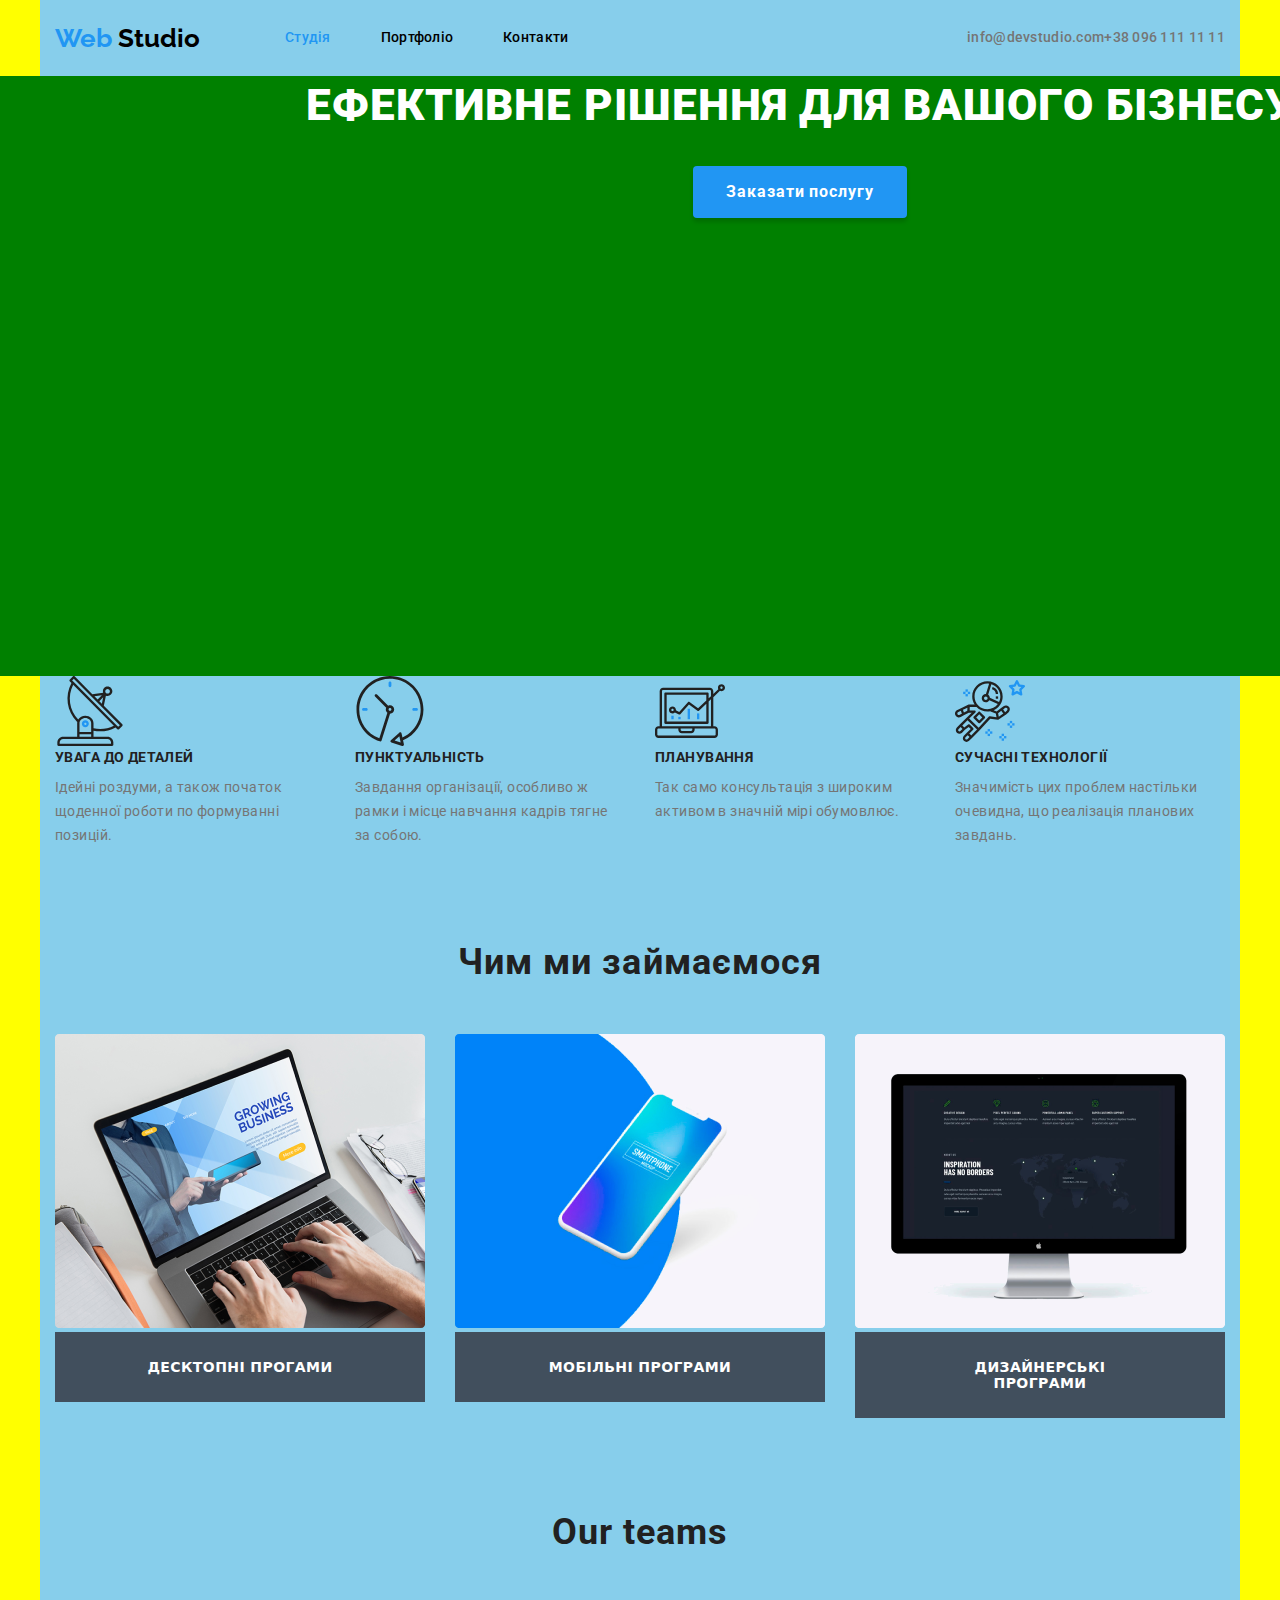
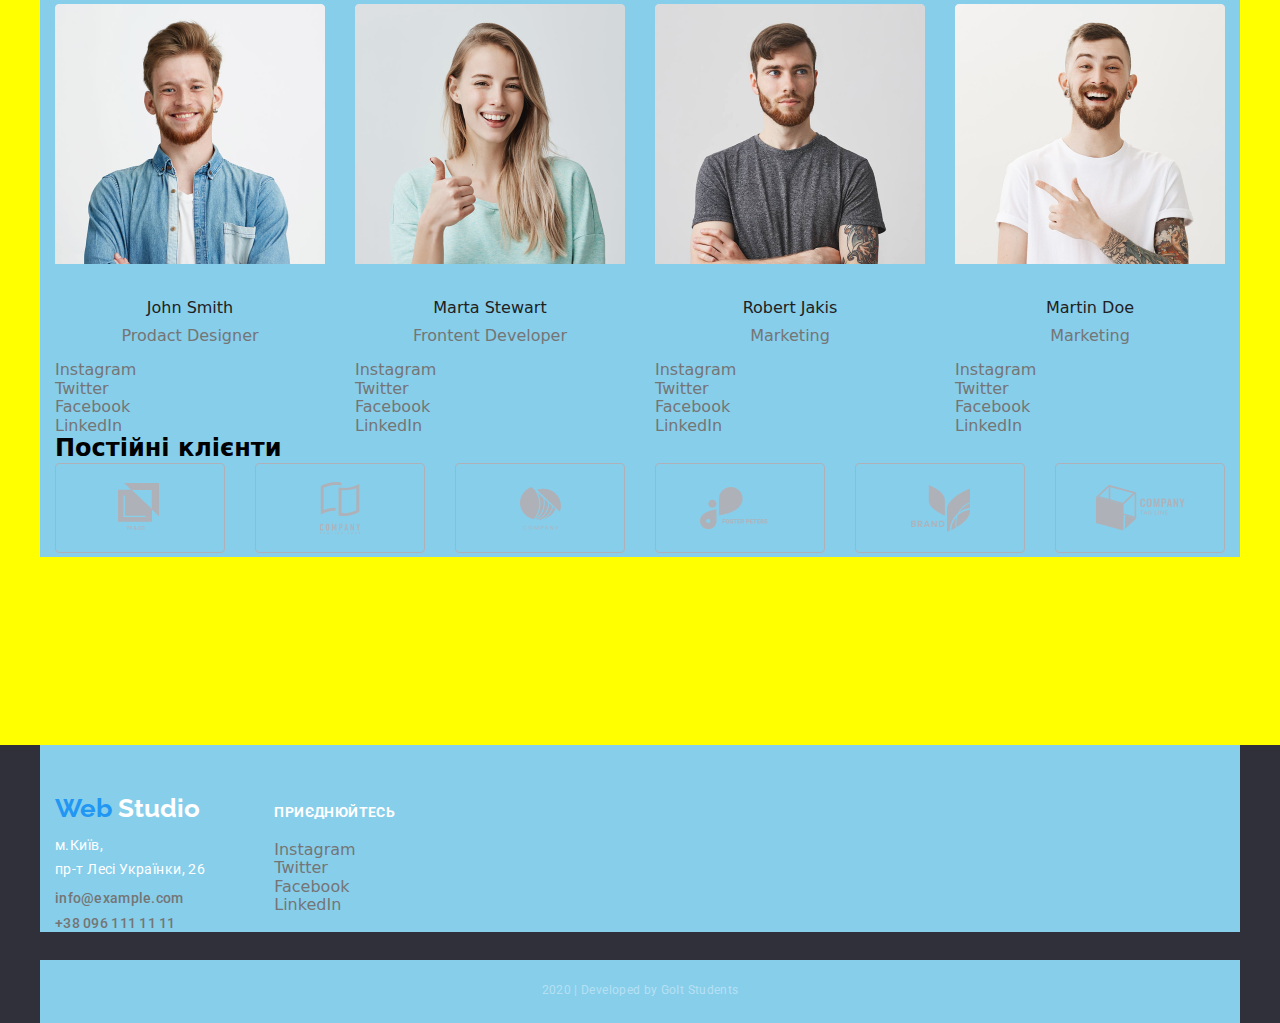
==== commit c3a37095: "commit4" ====
--- a/index.html
+++ b/index.html
@@ -119,8 +119,10 @@
         </ul>
         </div>
   </section>
+  
+
           <!-- Our teams -->
-  <section class="section our-team" lang="en">
+  <section lang="en">
  
     <div class="container container-teams">
 
--- a/css/styles.css
+++ b/css/styles.css
@@ -256,20 +256,18 @@
   line-height: 1.16;
   text-align: center;
   letter-spacing: 0.03em; 
-  color: var(--primary-text-color)
+  color: var(--primary-text-color);
+ 
 }
 /* --------------------- */
 
 
-.it-work.image {
-  text-align: center;
-  margin-bottom: 55px;
-}
- /* background: #F5F4FA;
-  border: 1px solid transparent;
-  border-radius: 4px;
-  margin-bottom: 30px; */
-
+
+/* .it-work.image {
+  text-align: center;
+  
+} */
+ 
 .it-work .subtitle{
   font-family: Roboto;
   font-style: normal;
@@ -291,13 +289,9 @@
   line-height: 1.71;
   letter-spacing: 0.03em;
   color: var(--secondary-color);
-  margin: 0px;
   width: 270px;
 }
 
-.it-work {
-  padding-top: 94px;
-}
 
 .it-work .flex{
   display: flex;
@@ -314,6 +308,12 @@
 
 /* ----------------------------- */
 
+
+
+
+
+
+
 /* Чим ми займаємось */
 .container.do-work{
   padding-top: 94px ;
@@ -332,14 +332,12 @@
   text-align: center;
   letter-spacing: 0.03em; 
   color: var(--primary-text-color);
-
   margin-bottom: 50px;
 }
 
 
 .we-work .list{
   width: 370px;
- 
   margin-right: 30px;
 } 
 
@@ -362,16 +360,50 @@
   }
 /* -------------------------------- */
 
-/* Наша команда */
-
-.our-team {
- font-family:var(--font-text);
+
+
+
+/* ------our-teams------- */
+
+/* .our-team {
+  font-family:var(--font-text);
   font-style: normal;
   letter-spacing: 0.03em;
   font-size: 16px;
   line-height: 1.19;
   
-}
+} */
+
+
+.container-teams{
+  padding-top: 94px;
+}
+
+.container-teams .title {
+  font-family: Roboto;
+  font-style: normal;
+  font-weight: 700;
+  font-size: 36px;
+  line-height: 1.16;
+  text-align: center;
+  letter-spacing: 0.03em; 
+  color: var(--primary-text-color);
+  margin-bottom: 50px;
+}
+
+.container-teams .teams{
+  width: 270px;
+  display: flex;
+}
+
+.teams .iteam{
+  margin-right: 30px;
+}
+
+.teams .iteam:last-child{
+  margin-right: 0px;
+}
+
 
 .worker {
   margin-top: 30px;
@@ -399,26 +431,7 @@
   color: var(--accent-color)
 }
 
-.container-teams{
-margin-bottom: 188px;
-}
-
-.container-teams h2{
-  margin-bottom: 54px;
-}
-
-.teams{
-  width: 270px;
-  display: flex;
-}
-
-.teams .iteam{
-  margin-right: 30px;
-}
-
-.teams .iteam:last-child{
-  margin-right: 0px;
-}
+
 /* ----------------------- */
 
 
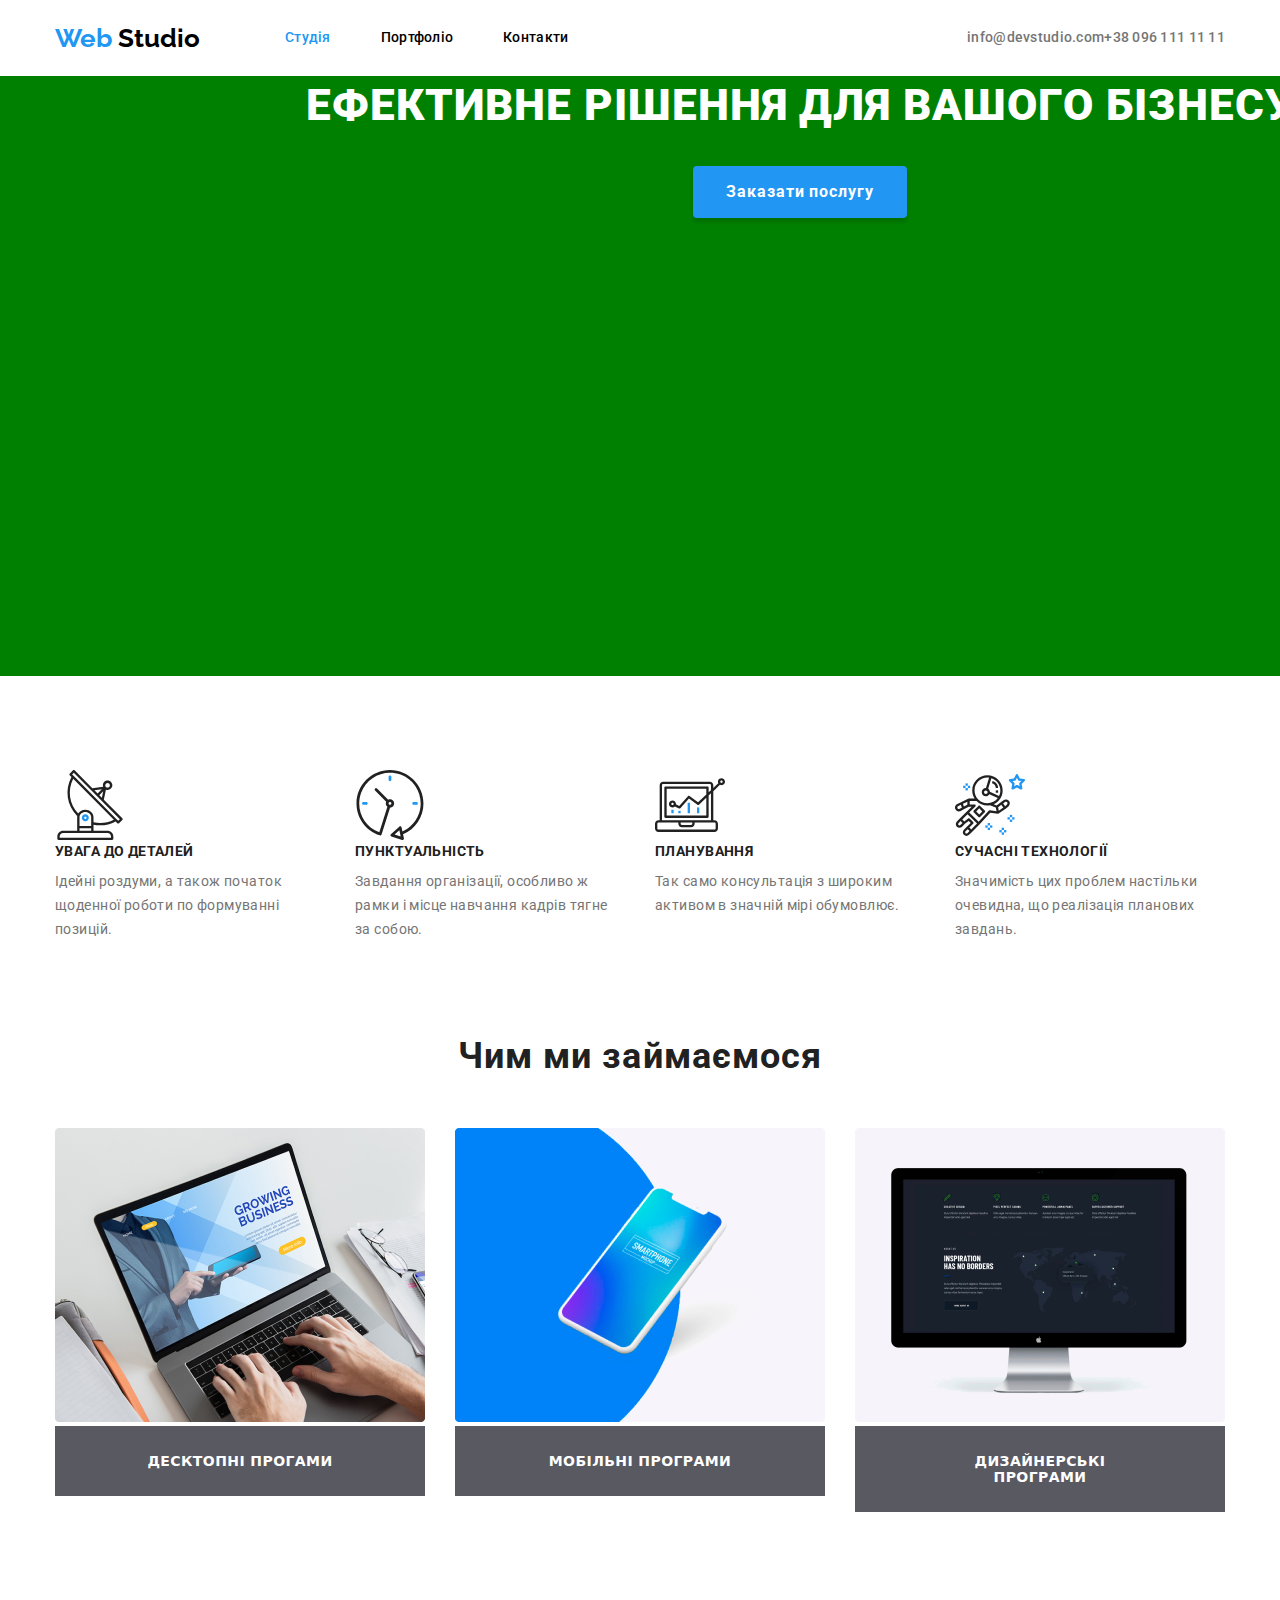
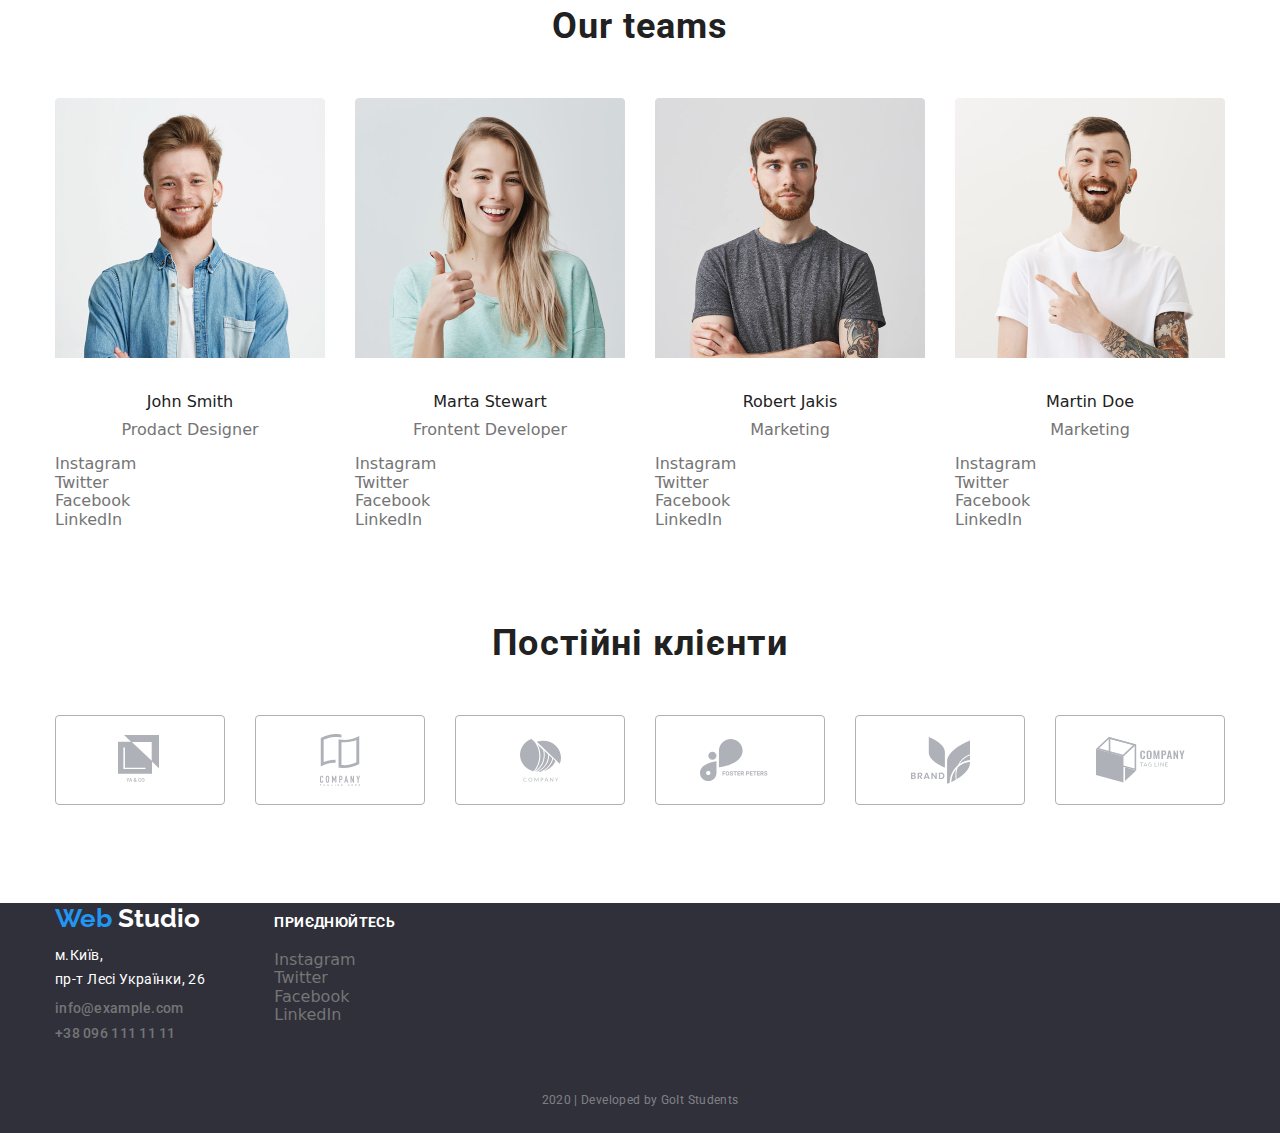
==== commit 3d35d70d: "commit4" ====
--- a/index.html
+++ b/index.html
@@ -187,15 +187,13 @@
       </ul>
    </div>
       
-    
-
   </section>
           <!-- Постійні клієнти -->
   <section>
 
-      <div class=" section container custumers">
-
-        <h2 class="title three">Постійні клієнти</h2>
+      <div class="container custumers">
+
+        <h2 class="title">Постійні клієнти</h2>
 
               <ul class="list-style clients">
                 <li class="list">
@@ -265,7 +263,7 @@
        </div>
 </div>
           <div class="container end">
-              <p class="end">2020 | Developed by GoIt Students</p>
+              <p class="copy-right">2020 | Developed by GoIt Students</p>
           </div>
 
 </footer>
--- a/css/styles.css
+++ b/css/styles.css
@@ -21,7 +21,7 @@
 }
 
 body{
-  background: yellow;
+  background: var(--primary-white-color);
 }
 
 /* Змінна стилів в list */
@@ -54,8 +54,6 @@
   margin-left: auto;
   padding-right: 15px;
   padding-left: 15px;
-
-  background:skyblue;
 }
 /* ------end / container */
 
@@ -243,6 +241,9 @@
 
 /* section how it work */
 
+.container.it-work{
+  padding-top: 94px;
+}
 
 .it-work .title{
   display: none;
@@ -403,7 +404,6 @@
 .teams .iteam:last-child{
   margin-right: 0px;
 }
-
 
 .worker {
   margin-top: 30px;
@@ -432,34 +432,40 @@
 }
 
 
-/* ----------------------- */
+/* -------------End - Teams ------- */
 
 
 /* постійні клієнти */
 
-
-/* .regular-custumers{
-  display: inline-block;  
-  background: #FFFFFF;
-} */
+.container.custumers{
+  padding-top: 94px;
+  padding-bottom: 94px;
+}
+
+.custumers .title {
+  font-family: Roboto;
+  font-style: normal;
+  font-weight: 700;
+  font-size: 36px;
+  line-height: 1.16;
+  text-align: center;
+  letter-spacing: 0.03em; 
+  color: var(--primary-text-color);
+  margin-bottom: 50px;
+}
 
 .regular-custumers:hover,
 .regular-custumers:focus{
   color: var(--accent-color);
 }
 
-.section-title.three{
+.custumers-title{
   margin-bottom: 50px;
 }
 
-.container.custumers {
-margin-bottom: 188px;  
-}
-
 
 .clients{
   display: flex;
-
 }
 
 .clients .list{
@@ -470,9 +476,17 @@
   margin-right: 0;
 }
 
+
+
 /* -------------------------- */
 
+
+
+
 /* footer */
+
+
+
 .address-footer .address{
   margin-right: 0px;
 }
@@ -510,7 +524,6 @@
 /* Join */
 .join{
   display: block;
-  padding-top: 56px;
   margin-bottom: 21px;
   font-family: Roboto;
   font-style: normal;
@@ -523,9 +536,171 @@
   
 }
 /* ------------------------------------- */
+
+
+
+.footer-flex{
+  display:flex;
+  align-items: baseline;
+  margin-bottom: 28px;
+}
+
+.footer-flex .column{
+  flex-direction: column;
+}
+
+
+. .logo{
+  padding-top: 52px;
+}
+
+
+.column.one .address-footer{
+  margin-top: 10px;
+}
+.column.one .list{
+  margin-bottom: 9px;
+}
+
+.column.one .list:last-child{
+  margin-bottom: 0px;
+}
+
+.column.two{
+  margin-left: 69px;
+}
+
+
+
+
+
+
+
+
+
+
+
+
+/* start portfolio.html */
+/* portfolio */
+
+.off{
+  display: none;
+}
+
+.flex-button{
+  display: flex;
+  justify-content: center;
+}
+
+.container.bottons{
+  padding-top: 93px;
+}
+
+.button-radio{
+  background: #f5f4fa;
+  color: var(--primary-text-color);
+  font-family: Roboto;
+  font-style: normal;
+  font-weight: 500;
+  font-size: 16px;
+  line-height: 1.62;
+  letter-spacing: 0.03em;
+  text-decoration: none;
+}
+
+.flex-button .list{
+  margin-right: 8px;
+}
+
+.flex-button .list:last-child{
+  margin-right: 0px;
+}
+
+.button-radio:hover,
+.button-radio:focus{
+  color: var(--accent-color);
+}
+
+/* ----------portfolio------------- */
+
+.container.portfolio{
+  padding-top: 50px;
+  padding-bottom: 94px;
+}
+
+.flex-style{
+  display: flex;
+  flex-wrap: wrap;
+}
+
+ .name-post{
+  font-family: Roboto;
+  font-style: normal;
+  font-weight: 700;
+  font-size: 18px;
+  line-height: 2;
+  letter-spacing: 0.06em;
+  color: var(--primary-text-color);
+ }
+
+ .post-about{
+  font-family: Roboto;
+  font-style: normal;
+  font-weight: 400;
+  font-size: 16px;
+  line-height: 1.87;
+  letter-spacing: 0.03em;
+  color: var(--secondary-color);
+ }
+
+ /* .kryak{
+  background: rgba(33, 150, 243, 0.9);;
+  font-family: Roboto;
+  font-style: normal;
+  font-weight: 400;
+  font-size: 18px;
+  line-height: 1.56;
+  letter-spacing: 0.03em;
+  color: #FFFFFF;
+ } */
+
+
+/* -----two section portfolio   */
+
+
+
+
+/* -----calc((100%-(30*(n-1)))/n)*/
+
+.flex-style .list{
+  width:calc((100% - 60px)/3);
+  margin-top: 30px;
+  margin-right: 30px;
+  
+}
+
+.flex-style .list:nth-child(3n){
+  margin-right: 0px;
+}
+
+.flex-style .list:nth-last-child(-n + 3){
+  margin-bottom: 0;
+}
+
+.flex-style .list:nth-child(-n + 3){
+  margin-top: 0px;
+}
+
+
+
+
+
+
+
 /* end */
 
-.container .end{
+.container .copy-right{
   margin-right: auto;
   margin-left: auto;
   
@@ -534,7 +709,7 @@
 
 }
 
-.end {
+.copy-right {
   font-family: Roboto;
   font-style: normal;
   font-weight: normal;
@@ -545,152 +720,4 @@
   color: rgba(255, 255, 255, 0.4);
   
 }
-/* ---------------------end index.html */
-.flex-nav.portfolio{
-  margin-bottom: 93px;
-}
-
-.footer-flex{
-  display:flex;
-  align-items: baseline;
-  margin-bottom: 28px;
-}
-
-.footer-flex .column{
-  flex-direction: column;
-}
-
-.column.one{
-  display: block;
-  margin-top: 48px;
-}
-
-.column.one .address-footer{
-  margin-top: 10px;
-}
-.column.one .list{
-  margin-bottom: 9px;
-}
-
-.column.one .list:last-child{
-  margin-bottom: 0px;
-}
-
-
-
-
-.column.two{
-  margin-left: 69px;
-}
-
-
-
-
-/* start portfolio.html */
-/* portfolio */
-.button-radio{
-  background: #f5f4fa;
-  color: var(--primary-text-color);
-  font-family: Roboto;
-  font-style: normal;
-  font-weight: 500;
-  font-size: 16px;
-  line-height: 1.62;
-  letter-spacing: 0.03em;
-  text-decoration: none;
-}
-
-.flex-button .list{
-  margin-right: 8px;
-}
-
-.flex-button .list:last-child{
-  margin-right: 0px;
-}
-
-.button-radio:hover,
-.button-radio:focus{
-  color: var(--accent-color);
-}
-
- .name-post{
-  font-family: Roboto;
-  font-style: normal;
-  font-weight: 700;
-  font-size: 18px;
-  line-height: 2;
-  letter-spacing: 0.06em;
-  color: var(--primary-text-color);
- }
-
- .post-about{
-  font-family: Roboto;
-  font-style: normal;
-  font-weight: 400;
-  font-size: 16px;
-  line-height: 1.87;
-  letter-spacing: 0.03em;
-  color: var(--secondary-color);
- }
-
- /* .kryak{
-  background: rgba(33, 150, 243, 0.9);;
-  font-family: Roboto;
-  font-style: normal;
-  font-weight: 400;
-  font-size: 18px;
-  line-height: 1.56;
-  letter-spacing: 0.03em;
-  color: #FFFFFF;
- } */
-
-/* -------------***flex***------------- */
-
-/* -----footer portfolio---- */
-/* ---of h1 portfolio */
-.off{
-  display: none;
-}
-
-/* ----first section portfolio */
-.container.bottons{
-  margin-bottom: 50px ;
-}
-
-.flex-button{
-  display: flex;
-  justify-content: center;
-}
-
-
-/* -----two section portfolio   */
-.container.two-section{
-  margin-bottom: 94px;
-
-}
-
-.flex-style{
-  display: flex;
-  flex-wrap: wrap;
-}
-
-/* -----calc((100%-(30*(n-1)))/n)*/
-
-.flex-style .list{
-  width:calc((100% - 60px)/3);
-  margin-top: 30px;
-  margin-right: 30px;
-  
-}
-
-.flex-style .list:nth-child(3n){
-  margin-right: 0px;
-}
-
-.flex-style .list:nth-last-child(-n + 3){
-  margin-bottom: 0;
-}
-
-.flex-style .list:nth-child(-n + 3){
-  margin-top: 0px;
-}+/* ---------------------end index.html */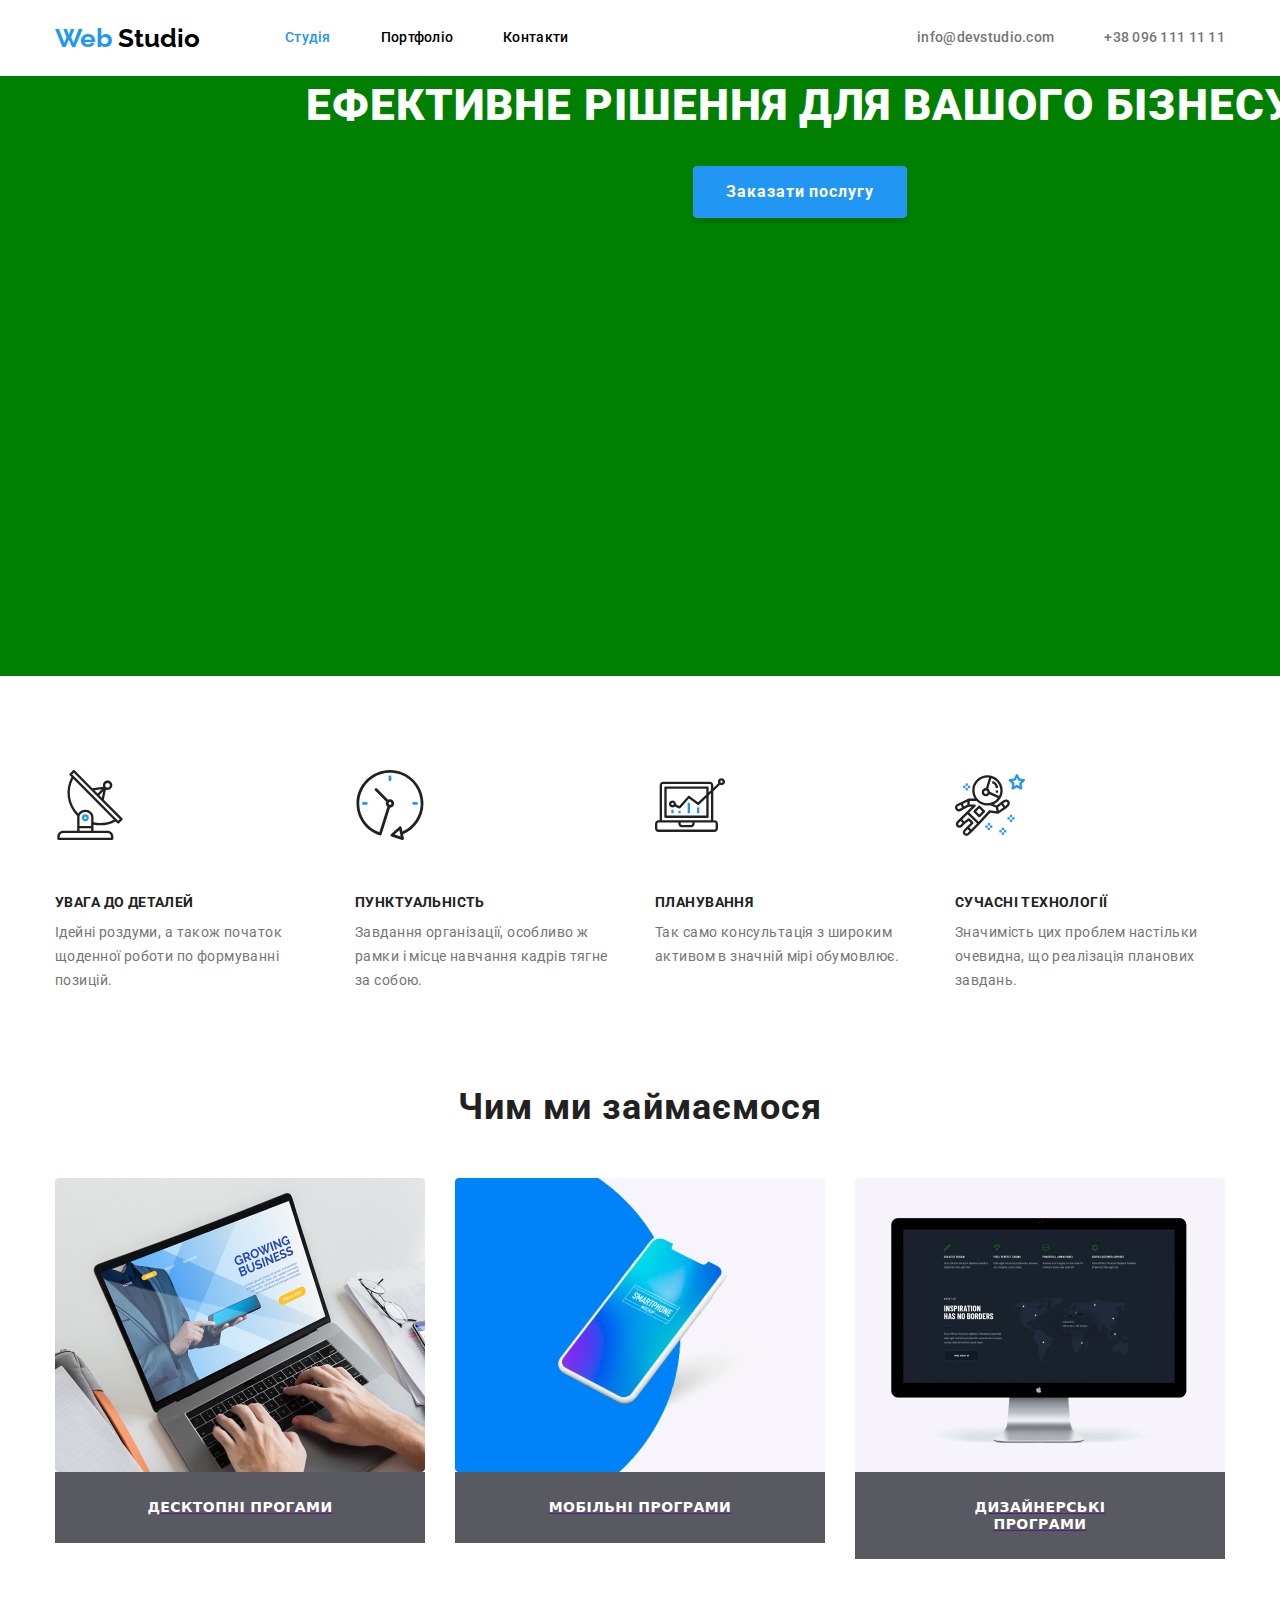
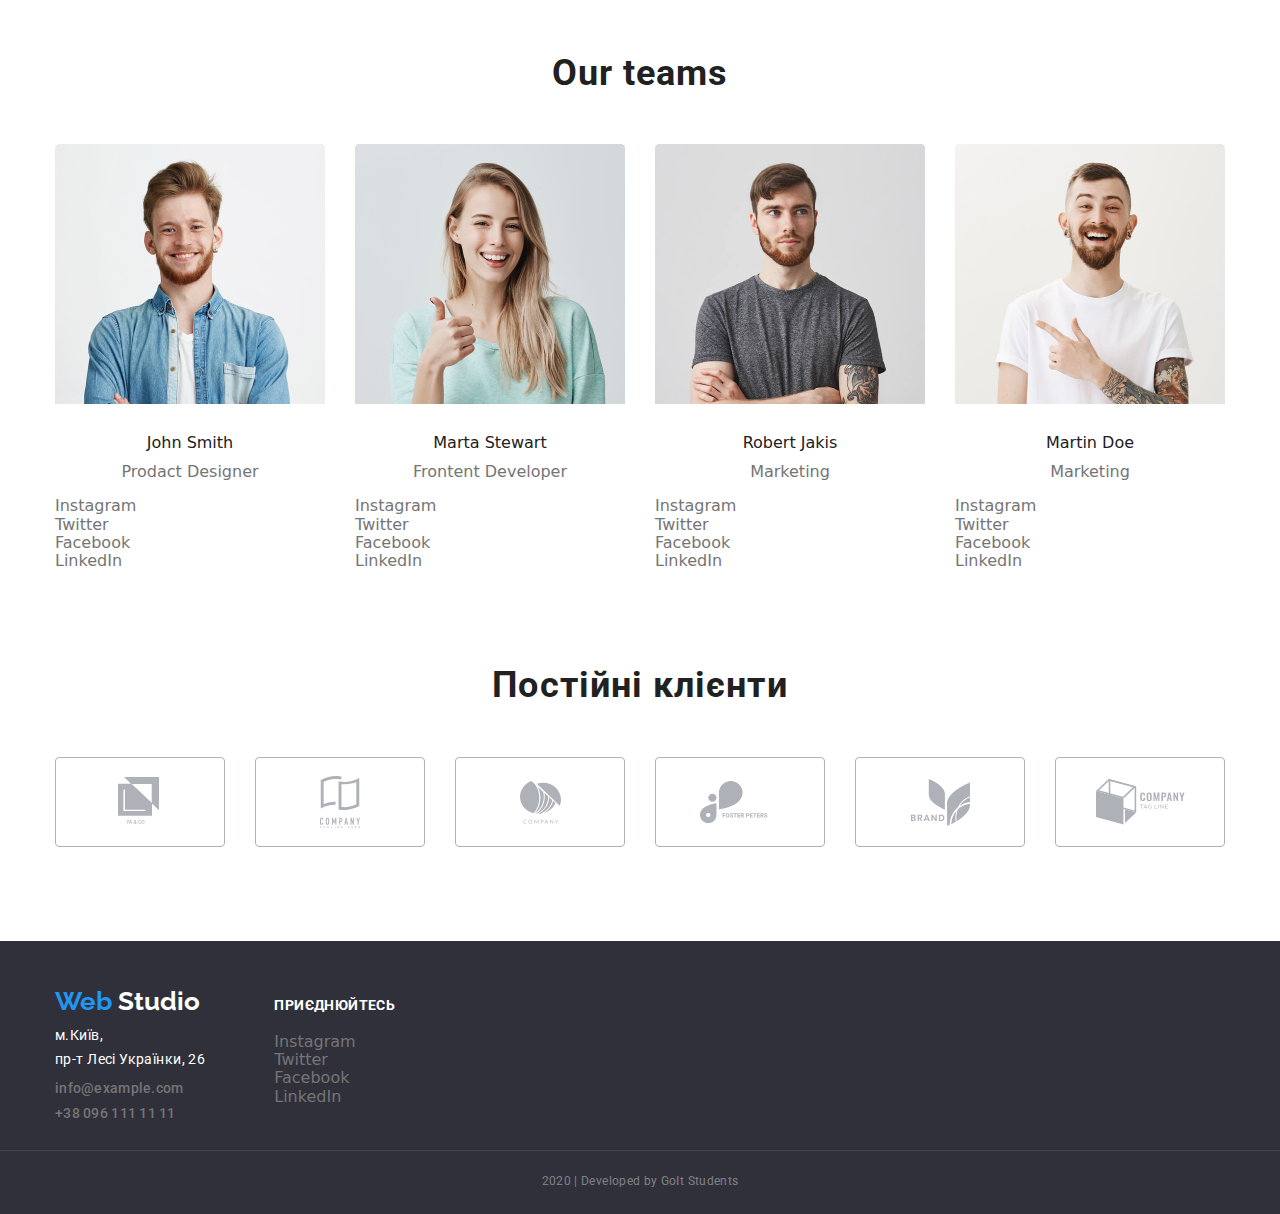
==== commit 61596a2e: "commit5" ====
--- a/index.html
+++ b/index.html
@@ -14,12 +14,13 @@
 
   <header>
 <!----------------------------navigation container---------------------------------------->
-    <div class="container">
+    <div class="container ">
       <nav class="flex-nav">
+     
 
   <!------------------------------------- logo ------------------------------------------->
         <a href="./index.html" class="logo">
-          <span class="accent"> Web </span>
+          <span class="logo-accent"> Web </span>
           <span> Studio </span>
         </a>
   <!-- -----------------------------------end logo------------------------------------- -->
@@ -30,15 +31,15 @@
           <li class=" flex-link "> <a class=" link" href="portfolio.html"> Портфоліо </a></li>
           <li class=" flex-link "> <a class=" link" href=""> Контакти </a></li>
         </ul>
-
+      
   <!--------------------------------end main navigation---------------------------------  -->
 
   <!---------------------------- address mail and phone ------------------------------------>
         <address class="for-margin">
           <ul class="list-style address">
-            <li><a href="mailto:info@devstudio.com"> 
+            <li class="link"><a href="mailto:info@devstudio.com"> 
               info@devstudio.com</a></li>
-            <li><a href="tel:+38096111111">
+            <li class="link"><a href="tel:+38096111111">
               +38 096 111 11 11</a></li>
           </ul>
         </address>
@@ -54,9 +55,11 @@
 
 <main>
           <!-- banner -->
-          <section class="hero banner container">
+          <section class="banner ">
+            <div class="container hero ">
             <h1 class="title">Ефективне рішення для вашого бізнесу </h1>
             <a href="" class="button"> Заказати послугу</a>
+            </div>
           </section>
 
 
@@ -103,18 +106,18 @@
     <h2 class="title">Чим ми займаємося</h2>
         <ul class="list-style we-work">
           <li class="list">
-            <a href=""><img src="./Images/desktopapp.jpg" alt="desktopapp" width="370" height="294" /></a>
-              <h3 class="name-work"> десктопні прогами </h3>
+            <a href=""><img src="./Images/desktopapp.jpg" alt="desktopapp" width="370" height="294" />
+              <h3 class="name-work"> десктопні прогами </h3></a>
           </li>
 
             <li class="list">
-              <a href=""><img src="./Images/phonesapp.jpg" alt="phonesapp" width="370" height="294" /></a>
-                <h3 class="name-work"> мобільні програми</h3>
+              <a href=""><img src="./Images/phonesapp.jpg" alt="phonesapp" width="370" height="294" />
+                <h3 class="name-work"> мобільні програми</h3></a>
             </li>
 
               <li class="list">
-                <a href=""><img src="./Images/design.jpg" alt="design" width="370" height="294" /></a>
-                  <h3 class="name-work"> дизайнерські програми </h3>
+                <a href=""><img src="./Images/design.jpg" alt="design" width="370" height="294" />
+                  <h3 class="name-work"> дизайнерські програми </h3></a>
               </li>
         </ul>
         </div>
@@ -134,11 +137,11 @@
           <h3 class="worker">John Smith</h3>
            <p class="profession">Prodact Designer</p>
         
-                        <ul class="list-style">
-                          <li><a href="" class="icons">Instagram</a></li>
-                          <li><a href="" class="icons">Twitter</a></li>
-                          <li><a href="" class="icons">Facebook</a></li>
-                          <li><a href="" class="icons">LinkedIn</a></li>
+                        <ul class="list-style social">
+                          <li class="link"><a href="" class="icons">Instagram</a></li>
+                          <li class="link"><a href="" class="icons">Twitter</a></li>
+                          <li class="link"><a href="" class="icons">Facebook</a></li>
+                          <li class="link"><a href="" class="icons">LinkedIn</a></li>
                         </ul>
         </li>                
       
@@ -148,11 +151,11 @@
            <p class="profession">Frontent Developer</p>
              
               
-                        <ul class="list-style">
-                          <li><a href="" class="icons">Instagram</a></li>
-                          <li><a href="" class="icons">Twitter</a></li>
-                          <li><a href="" class="icons">Facebook</a></li>
-                          <li><a href="" class="icons">LinkedIn</a></li>
+                        <ul class="list-style social">
+                          <li class="link"><a href="" class="icons">Instagram</a></li>
+                          <li class="link"><a href="" class="icons">Twitter</a></li>
+                          <li class="link"><a href="" class="icons">Facebook</a></li>
+                          <li class="link"><a href="" class="icons">LinkedIn</a></li>
                         </ul>
        </li>
       
@@ -162,11 +165,11 @@
            <h3 class="worker">Robert Jakis</h3>
              <p class="profession">Marketing</p>
                
-                          <ul class="list-style">
-                            <li><a href="" class="icons">Instagram</a></li>
-                            <li><a href="" class="icons">Twitter</a></li>
-                            <li><a href="" class="icons">Facebook</a></li>
-                            <li><a href="" class="icons">LinkedIn</a></li>
+                          <ul class="list-style social">
+                            <li class="link"><a href="" class="icons">Instagram</a></li>
+                            <li class="link"><a href="" class="icons">Twitter</a></li>
+                            <li class="link"><a href="" class="icons">Facebook</a></li>
+                            <li class="link"><a href="" class="icons">LinkedIn</a></li>
                           </ul>
       </li>
 
@@ -177,11 +180,11 @@
           <h3 class="worker">Martin Doe</h3>
            <p class="profession">Marketing</p>
              
-                            <ul class="list-style">
-                              <li><a href="" class="icons">Instagram</a></li>
-                              <li><a href="" class="icons">Twitter</a></li>
-                              <li><a href="" class="icons">Facebook</a></li>
-                              <li><a href="" class="icons">LinkedIn</a></li>
+                            <ul class="list-style social">
+                              <li class="link"><a href="" class="icons">Instagram</a></li>
+                              <li class="link"><a href="" class="icons">Twitter</a></li>
+                              <li class="link"><a href="" class="icons">Facebook</a></li>
+                              <li class="link"><a href="" class="icons">LinkedIn</a></li>
                             </ul>
                             </li>
       </ul>
@@ -231,8 +234,8 @@
 <div class="column one">
 
     <a href="./index.html" class="logo">
-      <span class="accent">Web </span>
-      <span class="inverse"> Studio </span>
+      <span class="logo-accent">Web </span>
+      <span class="logo inverse"> Studio </span>
     </a>
      
       <!--Адреси  -->
@@ -262,9 +265,8 @@
 
        </div>
 </div>
-          <div class="container end">
-              <p class="copy-right">2020 | Developed by GoIt Students</p>
-          </div>
+      
+              <p class="copyright">2020 | Developed by GoIt Students</p>
 
 </footer>
 </body>
--- a/css/styles.css
+++ b/css/styles.css
@@ -20,6 +20,10 @@
   --font-logo: 'Raleway',sans-serif;
 }
 
+img{
+  display: block;
+}
+
 body{
   background: var(--primary-white-color);
 }
@@ -54,6 +58,7 @@
   margin-left: auto;
   padding-right: 15px;
   padding-left: 15px;
+
 }
 /* ------end / container */
 
@@ -72,11 +77,11 @@
   font-style: normal ;
 }
 
-.logo .accent{
+ .logo-accent{
   color:var(--accent-color);
 }
 
-.logo .inverse{
+.logo.inverse{
   color:var(--primary-white-color);
 }
 
@@ -110,10 +115,11 @@
 }
 
 /* ---- навігатор-флекс */
-.flex-nav{
+.container > .flex-nav{
   display: flex;
   align-items: center;
 }
+
 
 /* -------------------- */
 
@@ -126,26 +132,6 @@
   margin-left: 50px;
 }
 
-/* ------end main navigator----- */
-
-/* margin-right: 50px; */
-/* перший варіант */
-/* .flex-link:last-child{
-  margin-right:0px;
-} */
-
-
-/* другий варіант відступу */
-/* .flex-navigator .flex-link:not(:last-child) {
-  margin-right: 50px;
-} */
-
-/* thirth variant old school*/
-
-/* -----end main navigation------------------------ */
-
-
-/* address header */
 /* -------start address----- */
 
 
@@ -174,14 +160,22 @@
   margin-left: auto;
 }
 
-.address{
-  display: flex;
-}
-
-.address .link + .link{
+.address {
+  display: flex;
+}
+
+.address > .link + .link{
   margin-left: 50px;
 }
 /* ------finish address------------- */
+
+
+
+
+
+
+
+
 
 
 /* main section */
@@ -191,6 +185,8 @@
   background: green;
   width: 1600px;
   height: 600px;
+  margin-right: auto;
+  margin-left: auto;
 
 }
 
@@ -203,19 +199,18 @@
 }
 
 
-.hero .title { 
- 
+.hero > .title { 
   font-weight: 900;
   font-size: 44px;
   line-height: 1.36 ;
   text-transform: uppercase;
+  margin-bottom: 30px;
 }
 
 
 .hero .button {
   display: inline-block;
   padding: 10px 32px;
-  margin-top: 30px;
   border: 1px solid transparent;
   min-width: 200px;
   color:var(--primary-white-color);
@@ -239,17 +234,16 @@
 
 
 
+
+
 /* section how it work */
 
 .container.it-work{
   padding-top: 94px;
 }
 
-.it-work .title{
+.it-work > .title{
   display: none;
-}
-
-.it-work .title {
   font-family: Roboto;
   font-style: normal;
   font-weight: 700;
@@ -263,12 +257,6 @@
 /* --------------------- */
 
 
-
-/* .it-work.image {
-  text-align: center;
-  
-} */
- 
 .it-work .subtitle{
   font-family: Roboto;
   font-style: normal;
@@ -303,11 +291,21 @@
   width: 270px;
 }
 
-.list:last-child{
+.flex .list:last-child{
   margin-right: 0px;
 }
 
-/* ----------------------------- */
+.image{
+  margin-bottom: 55px;
+}
+
+.subtitle{
+  margin-bottom: 10px;
+}
+
+/* --------end section It-work----------- */
+
+
 
 
 
@@ -320,11 +318,9 @@
   padding-top: 94px ;
 }
 
-.do-work .we-work{
-  display: flex;
-}
-
-.do-work .title {
+
+
+.do-work > .title {
   font-family: Roboto;
   font-style: normal;
   font-weight: 700;
@@ -334,6 +330,10 @@
   letter-spacing: 0.03em; 
   color: var(--primary-text-color);
   margin-bottom: 50px;
+}
+
+.do-work .we-work{
+  display: flex;
 }
 
 
@@ -366,21 +366,18 @@
 
 /* ------our-teams------- */
 
-/* .our-team {
-  font-family:var(--font-text);
-  font-style: normal;
-  letter-spacing: 0.03em;
-  font-size: 16px;
-  line-height: 1.19;
-  
-} */
 
 
 .container-teams{
   padding-top: 94px;
 }
 
-.container-teams .title {
+.container-teams .teams{
+  display: flex;
+}
+
+
+.container-teams > .title {
   font-family: Roboto;
   font-style: normal;
   font-weight: 700;
@@ -392,16 +389,11 @@
   margin-bottom: 50px;
 }
 
-.container-teams .teams{
-  width: 270px;
-  display: flex;
-}
-
-.teams .iteam{
+.teams > .iteam{
   margin-right: 30px;
 }
 
-.teams .iteam:last-child{
+.teams > .iteam:last-child{
   margin-right: 0px;
 }
 
@@ -415,10 +407,13 @@
 
 .profession {
   margin-top: 10px;
-  margin-bottom: 16px;
   font-weight: 400;
   color: var(--secondary-color);
   text-align: center;
+}
+
+.teams .social{
+  margin-top: 16px;
 }
 
 .icons{
@@ -442,7 +437,7 @@
   padding-bottom: 94px;
 }
 
-.custumers .title {
+.custumers > .title {
   font-family: Roboto;
   font-style: normal;
   font-weight: 700;
@@ -483,16 +478,172 @@
 
 
 
+
+
+
+
+
+
+
+
+
+/* start portfolio.html */
+/* portfolio */
+
+.off{
+  display: none;
+}
+
+.flex-button{
+  display: flex;
+  justify-content: center;
+}
+
+.container.bottons{
+  padding-top: 93px;
+}
+
+.button-radio{
+  background: #f5f4fa;
+  color: var(--primary-text-color);
+  font-family: Roboto;
+  font-style: normal;
+  font-weight: 500;
+  font-size: 16px;
+  line-height: 1.62;
+  letter-spacing: 0.03em;
+  text-decoration: none;
+}
+
+.flex-button .list{
+  margin-right: 8px;
+}
+
+.flex-button .list:last-child{
+  margin-right: 0px;
+}
+
+.button-radio:hover,
+.button-radio:focus{
+  color: var(--accent-color);
+}
+
+
+
+/* ----------portfolio------------- */
+
+.container.portfolio{
+  padding-top: 50px;
+  padding-bottom: 94px;
+}
+
+.flex-style a{
+  display: block;
+  text-decoration: none;
+}
+
+.flex-style{
+  display: flex;
+  flex-wrap: wrap;
+}
+
+.card{
+  margin-bottom: 20px;
+}
+
+ .name-post{
+  margin-bottom: 4px; 
+  font-family: Roboto;
+  font-style: normal;
+  font-weight: 700;
+  font-size: 18px;
+  line-height: 2;
+  letter-spacing: 0.06em;
+  color: var(--primary-text-color);
+ }
+
+ .post-about{
+   padding-bottom: 20px;
+  font-family: Roboto;
+  font-style: normal;
+  font-weight: 400;
+  font-size: 16px;
+  line-height: 1.87;
+  letter-spacing: 0.03em;
+  color: var(--secondary-color);
+ }
+
+ /* .kryak{
+  background: rgba(33, 150, 243, 0.9);;
+  font-family: Roboto;
+  font-style: normal;
+  font-weight: 400;
+  font-size: 18px;
+  line-height: 1.56;
+  letter-spacing: 0.03em;
+  color: #FFFFFF;
+ } */
+
+
+/* -----two section portfolio   */
+
+
+
+
+/* -----calc((100%-(30*(n-1)))/n)*/
+
+.flex-style .list{
+  width:calc((100% - 60px)/3);
+  margin-top: 30px;
+  margin-right: 30px;
+  
+}
+
+.flex-style .list:nth-child(3n){
+  margin-right: 0px;
+}
+
+.flex-style .list:nth-last-child(-n + 3){
+  margin-bottom: 0;
+}
+
+.flex-style .list:nth-child(-n + 3){
+  margin-top: 0px;
+}
+
+
+
 /* footer */
 
-
-
-.address-footer .address{
-  margin-right: 0px;
-}
+.footer-flex{
+  display:flex;
+  align-items: baseline;
+  padding-top: 45px;
+  padding-bottom: 28px;
+}
+
+.column.one > a{
+  display: block;
+  margin-bottom: 8px;
+}
+
+.column.one .list{
+  margin-bottom: 9px;
+}
+
+.column.one .list:last-child{
+  margin-bottom: 0px;
+}
+
+
+.column.two{
+  margin-left: 69px;
+}
+
+
 
 .address-street{
-  font-family: Roboto;
+  font-family: var(--font-text);
   font-style: normal;
   font-weight: 400;
   font-size: 14px;
@@ -503,9 +654,7 @@
 
 .address-footer a {
   display: block;
-  margin-top: 9px;
   color:var(--secondary-color);
-  
   font-family:var(--font-text);
   font-style: normal;
   font-weight: 500;
@@ -523,8 +672,7 @@
 
 /* Join */
 .join{
-  display: block;
-  margin-bottom: 21px;
+  margin-bottom: 20px;
   font-family: Roboto;
   font-style: normal;
   font-weight: 700;
@@ -539,180 +687,22 @@
 
 
 
-.footer-flex{
-  display:flex;
-  align-items: baseline;
-  margin-bottom: 28px;
-}
-
-.footer-flex .column{
-  flex-direction: column;
-}
-
-
-. .logo{
-  padding-top: 52px;
-}
-
-
-.column.one .address-footer{
-  margin-top: 10px;
-}
-.column.one .list{
-  margin-bottom: 9px;
-}
-
-.column.one .list:last-child{
-  margin-bottom: 0px;
-}
-
-.column.two{
-  margin-left: 69px;
-}
-
-
-
-
-
-
-
-
-
-
-
-
-/* start portfolio.html */
-/* portfolio */
-
-.off{
-  display: none;
-}
-
-.flex-button{
-  display: flex;
-  justify-content: center;
-}
-
-.container.bottons{
-  padding-top: 93px;
-}
-
-.button-radio{
-  background: #f5f4fa;
-  color: var(--primary-text-color);
-  font-family: Roboto;
-  font-style: normal;
-  font-weight: 500;
-  font-size: 16px;
-  line-height: 1.62;
-  letter-spacing: 0.03em;
-  text-decoration: none;
-}
-
-.flex-button .list{
-  margin-right: 8px;
-}
-
-.flex-button .list:last-child{
-  margin-right: 0px;
-}
-
-.button-radio:hover,
-.button-radio:focus{
-  color: var(--accent-color);
-}
-
-/* ----------portfolio------------- */
-
-.container.portfolio{
-  padding-top: 50px;
-  padding-bottom: 94px;
-}
-
-.flex-style{
-  display: flex;
-  flex-wrap: wrap;
-}
-
- .name-post{
-  font-family: Roboto;
-  font-style: normal;
-  font-weight: 700;
-  font-size: 18px;
-  line-height: 2;
-  letter-spacing: 0.06em;
-  color: var(--primary-text-color);
- }
-
- .post-about{
-  font-family: Roboto;
-  font-style: normal;
-  font-weight: 400;
-  font-size: 16px;
-  line-height: 1.87;
-  letter-spacing: 0.03em;
-  color: var(--secondary-color);
- }
-
- /* .kryak{
-  background: rgba(33, 150, 243, 0.9);;
-  font-family: Roboto;
-  font-style: normal;
-  font-weight: 400;
-  font-size: 18px;
-  line-height: 1.56;
-  letter-spacing: 0.03em;
-  color: #FFFFFF;
- } */
-
-
-/* -----two section portfolio   */
-
-
-
-
-/* -----calc((100%-(30*(n-1)))/n)*/
-
-.flex-style .list{
-  width:calc((100% - 60px)/3);
-  margin-top: 30px;
-  margin-right: 30px;
-  
-}
-
-.flex-style .list:nth-child(3n){
-  margin-right: 0px;
-}
-
-.flex-style .list:nth-last-child(-n + 3){
-  margin-bottom: 0;
-}
-
-.flex-style .list:nth-child(-n + 3){
-  margin-top: 0px;
-}
-
-
-
-
-
-
-
 /* end */
 
-.container .copy-right{
+
+.copyright {
+  display: block;
   margin-right: auto;
   margin-left: auto;
   
   padding-top:  18px;
   padding-bottom: 21px;
-
-}
-
-.copy-right {
-  font-family: Roboto;
-  font-style: normal;
-  font-weight: normal;
+ border-top: 1px solid rgba(255, 255, 255, 0.1);
+
+
+  font-family: var(--font-text);
+  font-style: normal;
+  font-weight: 400;
   font-size: 12px;
   line-height: 2;
   text-align: center;
@@ -720,4 +710,10 @@
   color: rgba(255, 255, 255, 0.4);
   
 }
-/* ---------------------end index.html */+/* ---------------------end index.html */
+
+
+
+
+
+
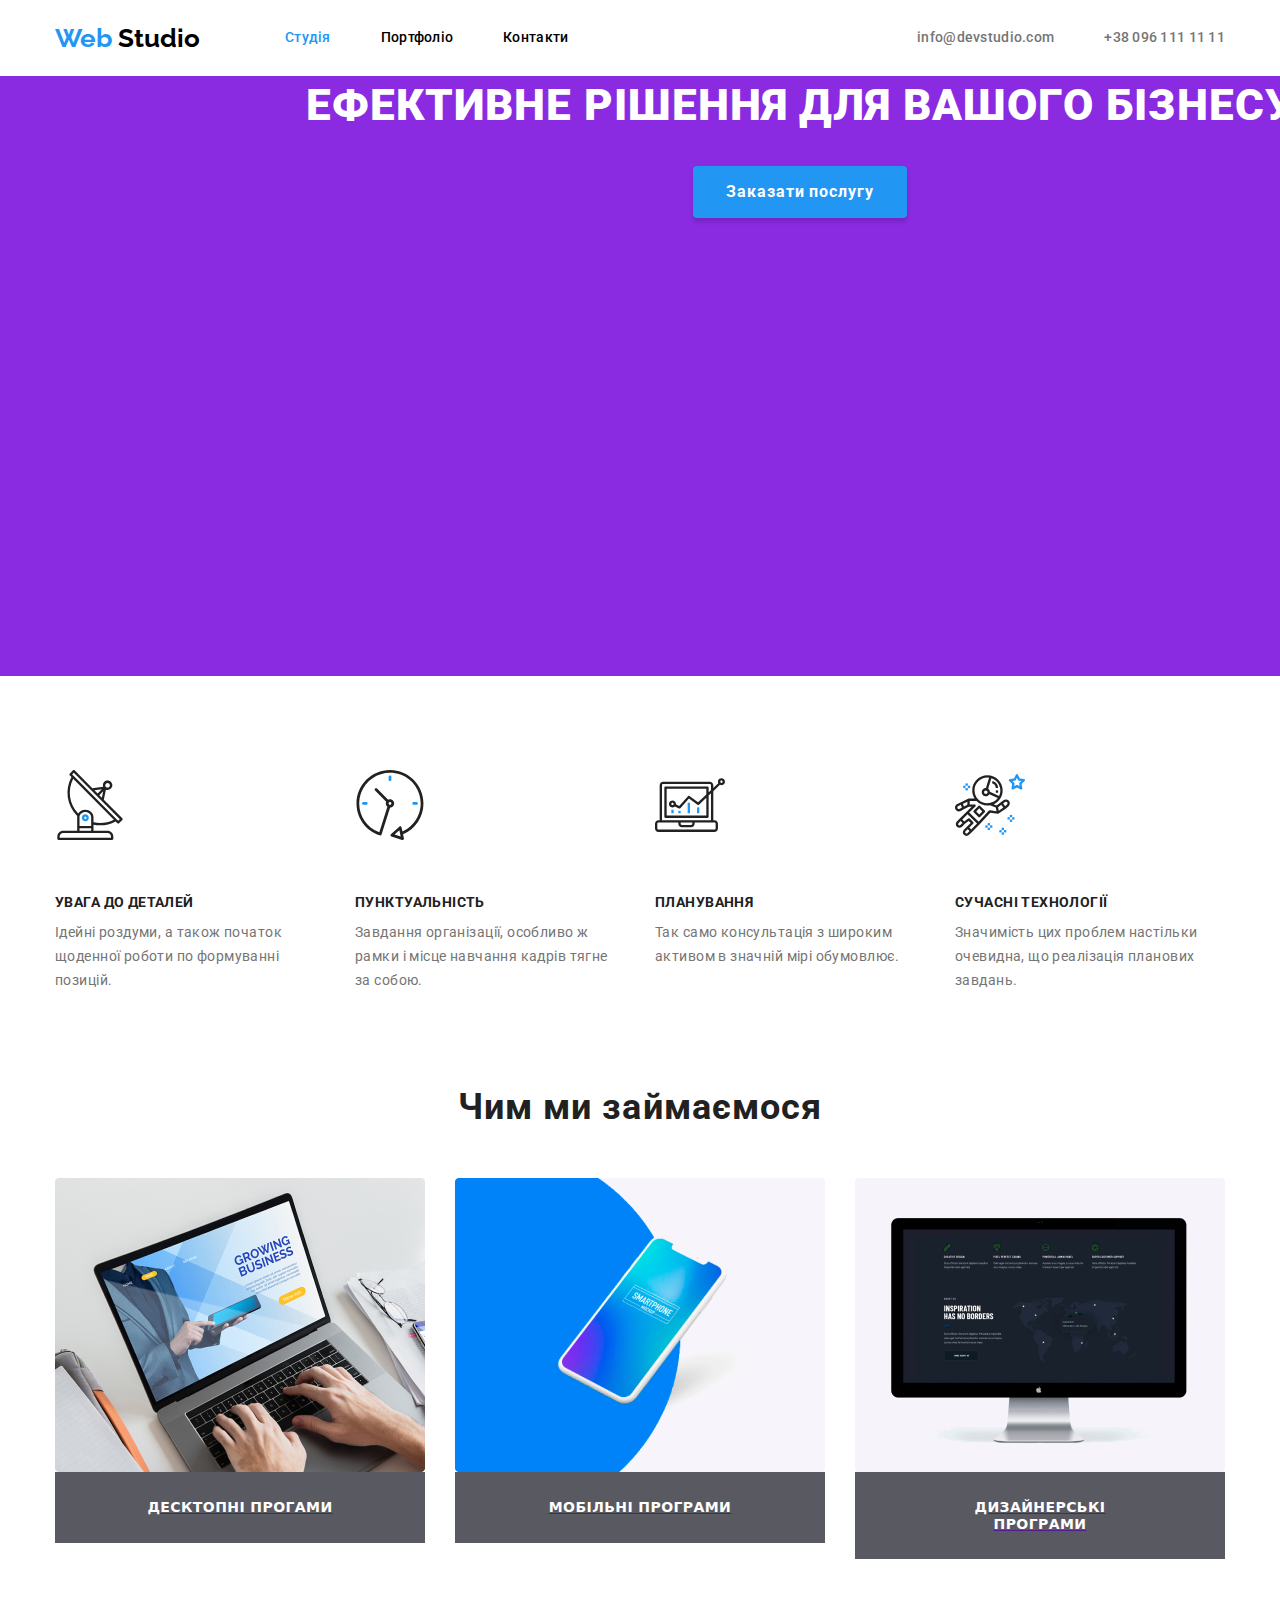
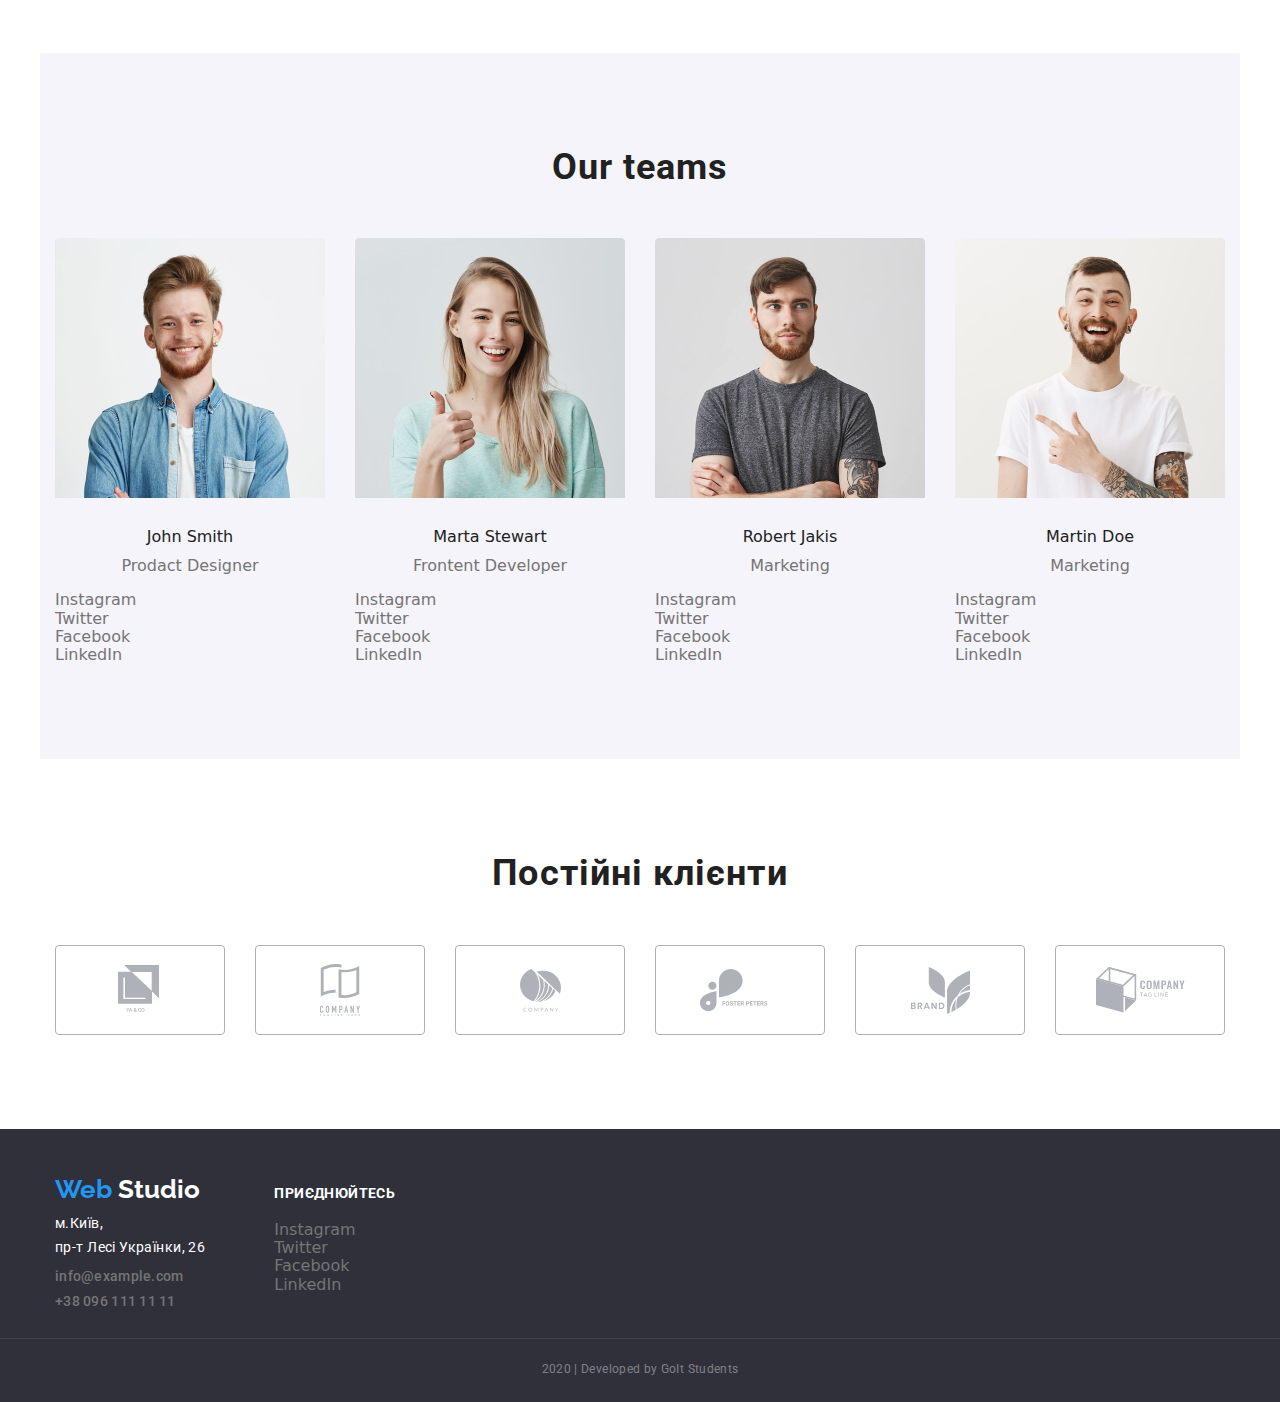
==== commit c57cce32: "commit6" ====
--- a/index.html
+++ b/index.html
@@ -14,7 +14,8 @@
 
   <header>
 <!----------------------------navigation container---------------------------------------->
-    <div class="container ">
+    <div class="container">
+    
       <nav class="flex-nav">
      
 
@@ -35,6 +36,7 @@
   <!--------------------------------end main navigation---------------------------------  -->
 
   <!---------------------------- address mail and phone ------------------------------------>
+     
         <address class="for-margin">
           <ul class="list-style address">
             <li class="link"><a href="mailto:info@devstudio.com"> 
@@ -43,8 +45,10 @@
               +38 096 111 11 11</a></li>
           </ul>
         </address>
+        </nav>
+  
   <!-------------------------end address mail and phone----------------------------  -->
-      </nav>
+      
     </div>
 <!-----------------------------------------end navigation----------------------------  -->
   </header>
--- a/css/styles.css
+++ b/css/styles.css
@@ -115,12 +115,17 @@
 }
 
 /* ---- навігатор-флекс */
+
+
+
 .container > .flex-nav{
   display: flex;
   align-items: center;
 }
 
-
+.container-address{
+  display: flex;
+}
 /* -------------------- */
 
 .site-nav{
@@ -159,7 +164,6 @@
 .for-margin{
   margin-left: auto;
 }
-
 .address {
   display: flex;
 }
@@ -182,7 +186,7 @@
 /* banner */
 
 .banner{
-  background: green;
+  background: blueviolet;
   width: 1600px;
   height: 600px;
   margin-right: auto;
@@ -227,7 +231,7 @@
 .hero .button:hover,
 .hero .button:focus{
   background:rgba(21,96,23, 0.15);
-  color: brown;
+  color: var(--primary-white-color);
 }
 
 
@@ -316,6 +320,7 @@
 /* Чим ми займаємось */
 .container.do-work{
   padding-top: 94px ;
+  padding-bottom: 94px;
 }
 
 
@@ -370,6 +375,8 @@
 
 .container-teams{
   padding-top: 94px;
+  padding-bottom: 94px;
+  background: #F5F4FA;
 }
 
 .container-teams .teams{
@@ -688,7 +695,6 @@
 
 
 /* end */
-
 
 .copyright {
   display: block;
@@ -697,7 +703,7 @@
   
   padding-top:  18px;
   padding-bottom: 21px;
- border-top: 1px solid rgba(255, 255, 255, 0.1);
+  border-top: 1px solid rgba(255, 255, 255, 0.1);
 
 
   font-family: var(--font-text);
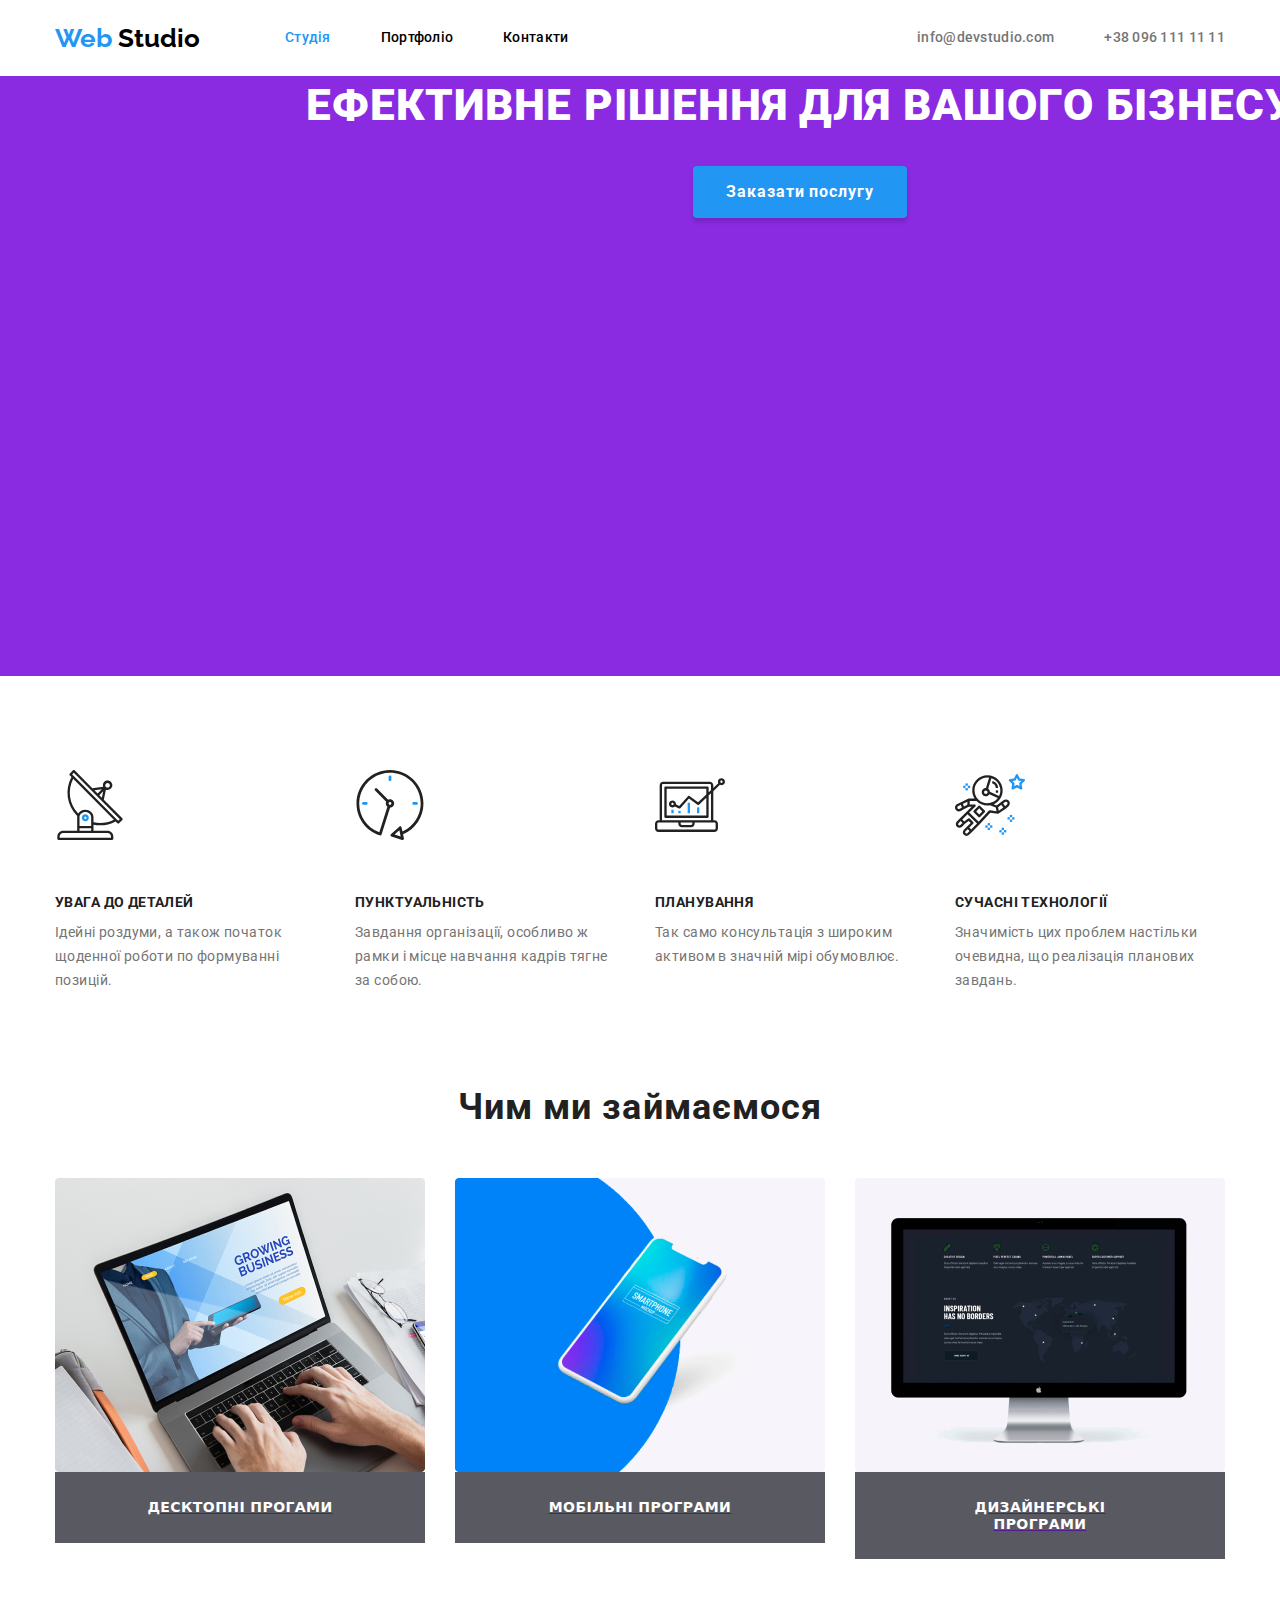
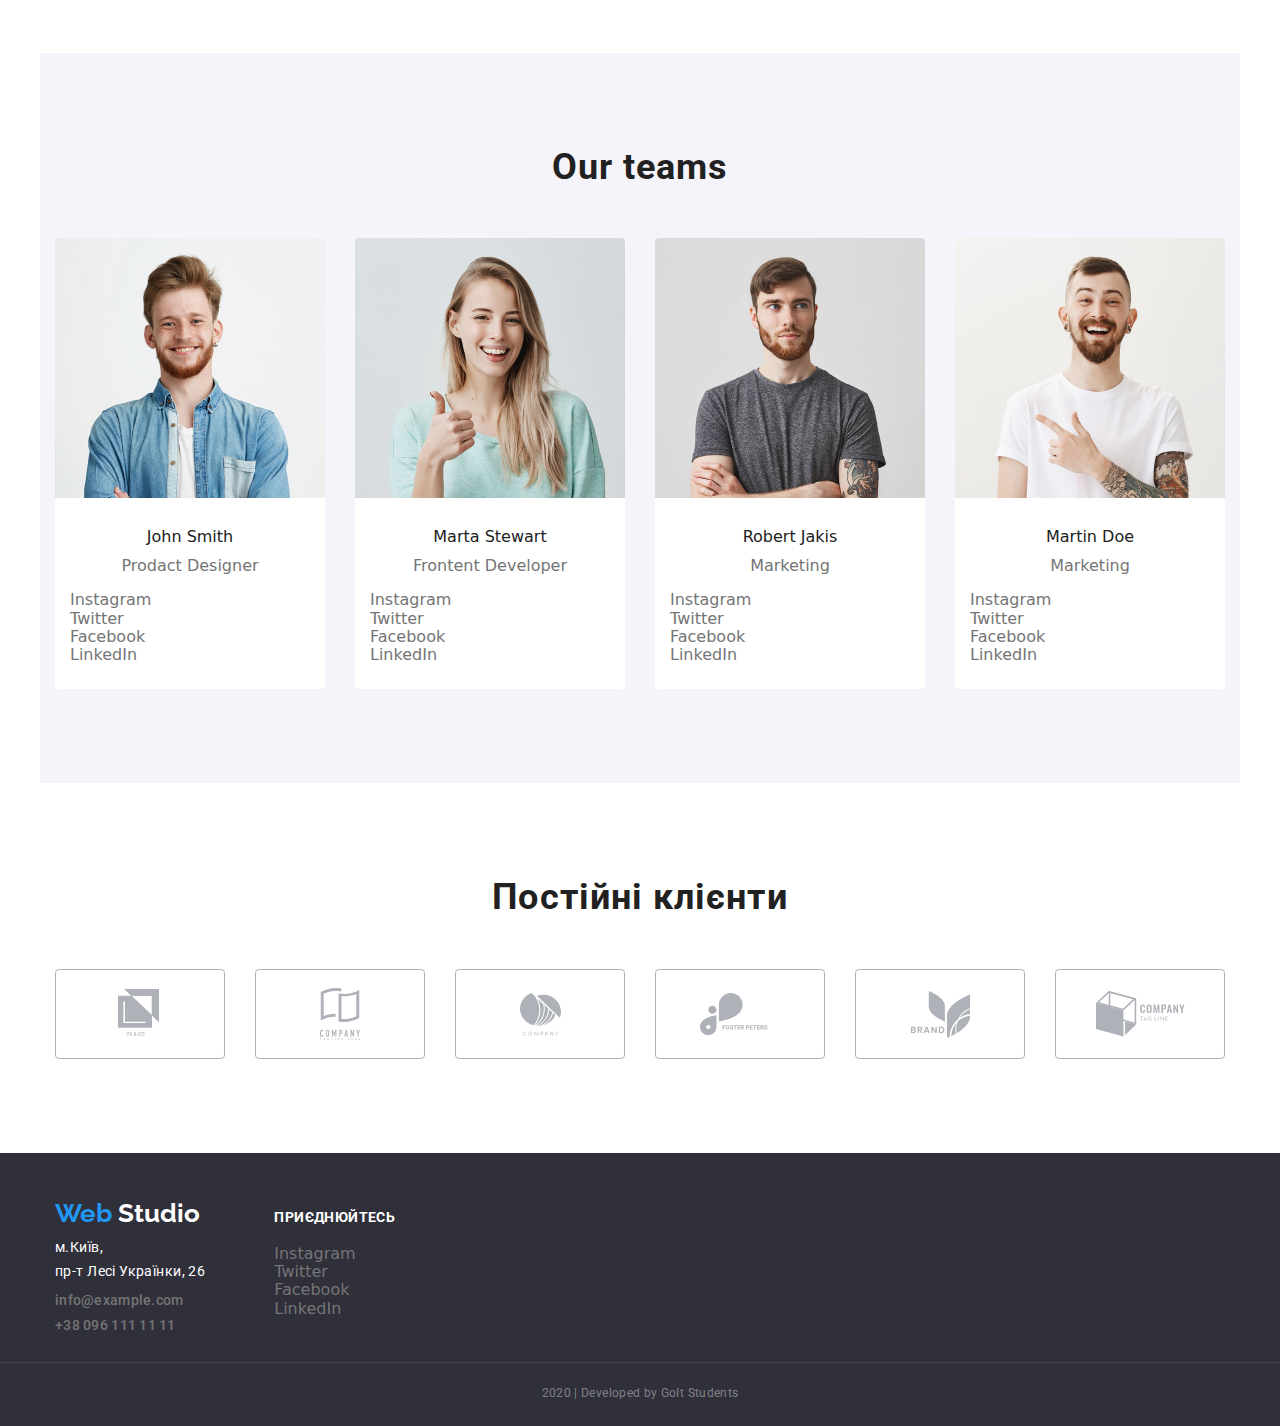
==== commit 3eb87b38: "commit7" ====
--- a/index.html
+++ b/index.html
@@ -138,59 +138,66 @@
       
       <ul class="list-style teams">
          <li class="iteam"><a href=""><img src="./Images/prodactdesigner.jpg" alt="prodactdesigner" width="270" height="260" /></a>
-          <h3 class="worker">John Smith</h3>
-           <p class="profession">Prodact Designer</p>
-        
-                        <ul class="list-style social">
-                          <li class="link"><a href="" class="icons">Instagram</a></li>
-                          <li class="link"><a href="" class="icons">Twitter</a></li>
-                          <li class="link"><a href="" class="icons">Facebook</a></li>
-                          <li class="link"><a href="" class="icons">LinkedIn</a></li>
-                        </ul>
+          <div class="about-card">
+            <h3 class="worker">John Smith</h3>
+            <p class="profession">Prodact Designer</p>
+            
+            <ul class="list-style social">
+              <li class="link"><a href="" class="icons">Instagram</a></li>
+              <li class="link"><a href="" class="icons">Twitter</a></li>
+              <li class="link"><a href="" class="icons">Facebook</a></li>
+              <li class="link"><a href="" class="icons">LinkedIn</a></li>
+            </ul>
+          </div>
         </li>                
       
       <li class="iteam">
         <a href=""><img src="./Images/frontentdeveloper.jpg" alt="frontentdeveloper" width="270" height="260" /></a>
-         <h3 class="worker">Marta Stewart</h3>
-           <p class="profession">Frontent Developer</p>
-             
-              
-                        <ul class="list-style social">
-                          <li class="link"><a href="" class="icons">Instagram</a></li>
-                          <li class="link"><a href="" class="icons">Twitter</a></li>
-                          <li class="link"><a href="" class="icons">Facebook</a></li>
-                          <li class="link"><a href="" class="icons">LinkedIn</a></li>
-                        </ul>
+         <div class="about-card">
+            <h3 class="worker">Marta Stewart</h3>
+            <p class="profession">Frontent Developer</p>
+         
+              <ul class="list-style social">
+                <li class="link"><a href="" class="icons">Instagram</a></li>
+                <li class="link"><a href="" class="icons">Twitter</a></li>
+                <li class="link"><a href="" class="icons">Facebook</a></li>
+                <li class="link"><a href="" class="icons">LinkedIn</a></li>
+              </ul>
+            </div>
        </li>
       
     
      <li class="iteam">
         <a href=""><img src="./Images/marketing.jpg" alt="marketing" width="270" height="260" /></a>
-           <h3 class="worker">Robert Jakis</h3>
-             <p class="profession">Marketing</p>
-               
-                          <ul class="list-style social">
-                            <li class="link"><a href="" class="icons">Instagram</a></li>
-                            <li class="link"><a href="" class="icons">Twitter</a></li>
-                            <li class="link"><a href="" class="icons">Facebook</a></li>
-                            <li class="link"><a href="" class="icons">LinkedIn</a></li>
-                          </ul>
+          <div class="about-card">
+            <h3 class="worker">Robert Jakis</h3>
+            <p class="profession">Marketing</p>
+            
+            <ul class="list-style social">
+              <li class="link"><a href="" class="icons">Instagram</a></li>
+              <li class="link"><a href="" class="icons">Twitter</a></li>
+              <li class="link"><a href="" class="icons">Facebook</a></li>
+              <li class="link"><a href="" class="icons">LinkedIn</a></li>
+            </ul>
+          </div>
       </li>
 
 
       
      <li class="iteam">
         <a href=""><img src="./Images/uidesigner.jpg" alt="uidesigner" width="270" height="260" /></a>
-          <h3 class="worker">Martin Doe</h3>
-           <p class="profession">Marketing</p>
-             
-                            <ul class="list-style social">
-                              <li class="link"><a href="" class="icons">Instagram</a></li>
-                              <li class="link"><a href="" class="icons">Twitter</a></li>
-                              <li class="link"><a href="" class="icons">Facebook</a></li>
-                              <li class="link"><a href="" class="icons">LinkedIn</a></li>
-                            </ul>
-                            </li>
+          <div class="about-card">
+            <h3 class="worker">Martin Doe</h3>
+            <p class="profession">Marketing</p>
+            
+            <ul class="list-style social">
+              <li class="link"><a href="" class="icons">Instagram</a></li>
+              <li class="link"><a href="" class="icons">Twitter</a></li>
+              <li class="link"><a href="" class="icons">Facebook</a></li>
+              <li class="link"><a href="" class="icons">LinkedIn</a></li>
+            </ul>
+          </div>
+        </li>
       </ul>
    </div>
       
--- a/css/styles.css
+++ b/css/styles.css
@@ -383,6 +383,11 @@
   display: flex;
 }
 
+.about-card{
+  background-color: var(--primary-white-color);
+  border-bottom-right-radius:4px ;
+  border-bottom-left-radius: 4px;
+}
 
 .container-teams > .title {
   font-family: Roboto;
@@ -405,7 +410,7 @@
 }
 
 .worker {
-  margin-top: 30px;
+  padding-top: 30px;
   font-weight: 500;
   font-size: 16px;
   color: var(--primary-text-color);
@@ -421,6 +426,8 @@
 
 .teams .social{
   margin-top: 16px;
+  padding-bottom:24px ;
+  margin-left: 15px;
 }
 
 .icons{
